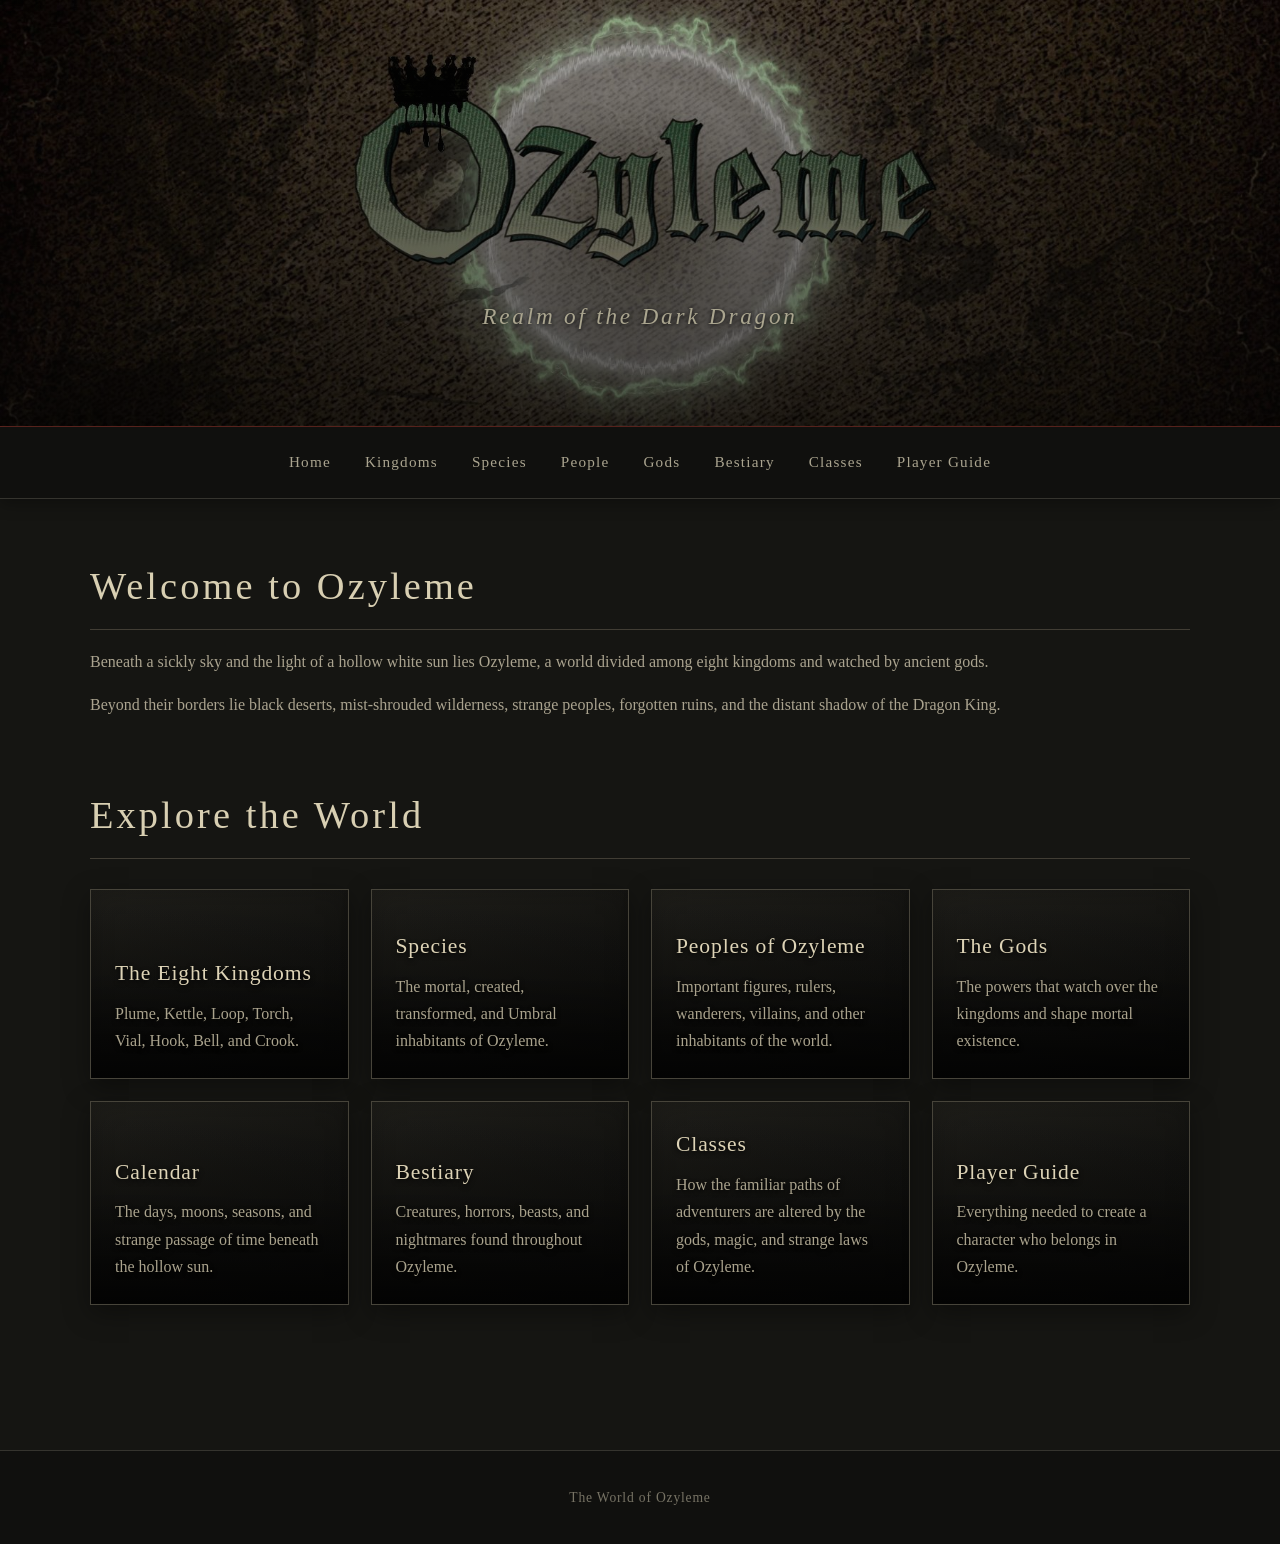
==== index.html @ 61d5475b "Update index.html" ====
<!DOCTYPE html>
<html lang="en">

<head>
    <meta charset="UTF-8">
    <meta name="viewport" content="width=device-width, initial-scale=1.0">

    <title>Ozyleme</title>

    <link rel="stylesheet" href="style.css">
</head>

<body>

<header>
    <h1></h1>
    <p>Realm of the Dark Dragon</p>
</header>

<nav>
    <a href="index.html" aria-current="page">Home</a>
    <a href="kingdoms.html">Kingdoms</a>
    <a href="species.html">Species</a>
    <a href="people.html">People</a>
    <a href="gods.html">Gods</a>
    <a href="#">Bestiary</a>
    <a href="#">Classes</a>
    <a href="#">Player Guide</a>
</nav>

<main>

    <section>

        <h2>Welcome to Ozyleme</h2>

        <p>
            Beneath a sickly sky and the light of a hollow white sun lies Ozyleme,
            a world divided among eight kingdoms and watched by ancient gods.
        </p>

        <p>
            Beyond their borders lie black deserts, mist-shrouded wilderness,
            strange peoples, forgotten ruins, and the distant shadow of the Dragon King.
        </p>

    </section>


    <div class="divider"></div>


    <section>

        <h2>Explore the World</h2>

        <div class="cards">

            <a class="card" href="kingdoms.html">
                <h3>The Eight Kingdoms</h3>
                <p>
                    Plume, Kettle, Loop, Torch, Vial, Hook, Bell, and Crook.
                </p>
            </a>


            <a class="card" href="species.html">
                <h3>Species</h3>
                <p>
                    The mortal, created, transformed, and Umbral inhabitants
                    of Ozyleme.
                </p>
            </a>


            <div class="card">
                <h3>Peoples of Ozyleme</h3>
                <p>
                    Important figures, rulers, wanderers, villains, and other
                    inhabitants of the world.
                </p>
            </div>


            <a class="card" href="gods.html">
                <h3>The Gods</h3>
                <p>
                    The powers that watch over the kingdoms and shape mortal
                    existence.
                </p>
            </a>


            <div class="card">
                <h3>Calendar</h3>
                <p>
                    The days, moons, seasons, and strange passage of time
                    beneath the hollow sun.
                </p>
            </div>


            <div class="card">
                <h3>Bestiary</h3>
                <p>
                    Creatures, horrors, beasts, and nightmares found throughout
                    Ozyleme.
                </p>
            </div>


            <div class="card">
                <h3>Classes</h3>
                <p>
                    How the familiar paths of adventurers are altered by the
                    gods, magic, and strange laws of Ozyleme.
                </p>
            </div>


            <div class="card">
                <h3>Player Guide</h3>
                <p>
                    Everything needed to create a character who belongs in
                    Ozyleme.
                </p>
            </div>

        </div>

    </section>

</main>


<footer>
    <p>The World of Ozyleme</p>
</footer>

</body>

</html>
---- style.css ----
/* =========================================================
   OZYLEME
   MAIN WEBSITE STYLESHEET
   ========================================================= */


/* =========================================================
   RESET / GLOBAL
   ========================================================= */

* {
    box-sizing: border-box;
}

html {
    scroll-behavior: smooth;
}

body {
    margin: 0;

    background: #151512;

    color: #d8d0bc;

    font-family: Georgia, "Times New Roman", serif;
    line-height: 1.7;

    min-height: 100vh;

    animation: pageFadeIn 0.4s ease-out;
}


/* =========================================================
   PAGE FADE
   CSS ONLY
   ========================================================= */

@keyframes pageFadeIn {

    from {
        opacity: 0;
    }

    to {
        opacity: 1;
    }
}


@media (prefers-reduced-motion: reduce) {

    body {
        animation: none;
    }

    html {
        scroll-behavior: auto;
    }
}


/* =========================================================
   HEADER / BANNER
   ========================================================= */

header {
    position: relative;

    width: 100%;
    aspect-ratio: 3 / 1;

    padding: 0;
    overflow: hidden;

    background:
        linear-gradient(
            rgba(5, 5, 4, 0.30),
            rgba(5, 5, 4, 0.68)
        ),
        url("Ozyleme Web Banner.jpg");

    background-size: cover;
    background-position: center center;
    background-repeat: no-repeat;

    background-color: #151512;

    border-bottom: 1px solid #5d251f;
}


/* Main OZYLEME title */

header h1 {
    position: absolute;

    left: 50%;
    top: 28%;

    transform: translateX(-50%);

    width: 100%;

    margin: 0;
    padding: 0 20px;

    text-align: center;

    font-size: clamp(2.5rem, 8vw, 6.5rem);
    font-weight: normal;

    letter-spacing: 0.18em;

    color: #e0d6b8;

    text-shadow:
        0 2px 0 #000,
        0 0 12px rgba(0, 0, 0, 0.85),
        0 0 24px rgba(120, 40, 30, 0.35);
}


/* Realm of the Dark Dragon */

header p {
    position: absolute;

    left: 50%;
    bottom: 18%;

    transform: translateX(-50%);

    width: 100%;

    margin: 0;
    padding: 0 20px;

    text-align: center;

    color: #aaa58f;

    font-size: clamp(0.8rem, 2vw, 1.1rem);
    font-style: italic;

    letter-spacing: 0.12em;

    text-shadow:
        0 1px 5px rgba(0, 0, 0, 0.95);
}


/* Desktop tagline */

@media (min-width: 768px) {

    header p {
        bottom: 21%;

        font-size: clamp(
            1rem,
            2.6vw,
            1.45rem
        );
    }
}


/* =========================================================
   NAVIGATION
   ========================================================= */

nav {
    position: sticky;
    top: 0;

    z-index: 100;

    display: flex;

    justify-content: center;
    align-items: center;

    flex-wrap: wrap;

    padding: 12px;

    background: #10100e;

    border-bottom: 1px solid #35342e;

    box-shadow:
        0 5px 15px rgba(0, 0, 0, 0.30);
}


nav a {
    color: #aaa48f;

    text-decoration: none;

    padding: 8px 15px;
    margin: 2px;

    font-size: 0.95rem;

    letter-spacing: 0.08em;

    border-bottom: 1px solid transparent;

    transition:
        color 0.2s ease,
        background-color 0.2s ease,
        border-color 0.2s ease;
}


nav a:hover,
nav a:focus {
    color: #e0d6b8;

    background-color: rgba(93, 37, 31, 0.16);

    border-bottom-color: #74372f;
}


/* =========================================================
   MAIN CONTENT
   ========================================================= */

main {
    width: min(1100px, calc(100% - 40px));

    margin: 0 auto;

    padding: 55px 0 80px;

    background: transparent;
}


section {
    margin-bottom: 65px;
}


/* =========================================================
   HEADINGS
   ========================================================= */

h1,
h2,
h3,
h4 {
    font-weight: normal;
}


main h1,
main h2 {
    color: #d8cfb2;

    letter-spacing: 0.08em;
}


main h1 {
    margin-top: 0;

    font-size: clamp(2rem, 5vw, 3.4rem);
}


main h2 {
    margin-top: 0;
    margin-bottom: 18px;

    padding-bottom: 10px;

    font-size: clamp(1.6rem, 4vw, 2.4rem);

    border-bottom: 1px solid #413d34;
}


main h3 {
    color: #c9c0a4;

    letter-spacing: 0.04em;
}


/* =========================================================
   TEXT
   ========================================================= */

p {
    color: #aaa38f;
}


strong {
    color: #d5ccb0;
}


em {
    color: #b6ad96;
}


blockquote {
    margin: 30px 0;

    padding: 18px 25px;

    border-left: 3px solid #6b3029;

    background: rgba(0, 0, 0, 0.15);

    color: #b7af99;

    font-style: italic;
}


/* =========================================================
   LINKS
   ========================================================= */

main a {
    color: #b78b7e;

    transition: color 0.2s ease;
}


main a:hover {
    color: #d5b4a7;
}


/* =========================================================
   STANDARD CARD GRID
   KINGDOMS / GENERAL CARDS
   ========================================================= */

.cards {
    display: grid;

    grid-template-columns:
        repeat(auto-fit, minmax(230px, 1fr));

    gap: 22px;

    margin-top: 30px;
}


/* =========================================================
   STANDARD CARD
   ========================================================= */

.card {
    position: relative;

    display: flex;
    flex-direction: column;
    justify-content: flex-end;

    min-height: 190px;

    padding: 24px;

    overflow: hidden;

    text-decoration: none;

    color: #cbc3ac;

    background:
        linear-gradient(
            145deg,
            #25241f,
            #11110f
        );

    border: 1px solid #47443a;

    box-shadow:
        0 8px 25px rgba(0, 0, 0, 0.35),
        inset 0 0 25px rgba(0, 0, 0, 0.20);

    transition:
        transform 0.2s ease,
        border-color 0.2s ease,
        box-shadow 0.2s ease;
}


/* Card background image */

.card::before {
    content: "";

    position: absolute;
    inset: 0;

    z-index: 0;

    background-image:
        linear-gradient(
            rgba(8, 8, 7, 0.18),
            rgba(8, 8, 7, 0.82)
        ),
        var(--card-image, none);

    background-size: cover;
    background-position: center;
    background-repeat: no-repeat;

    transition:
        transform 0.35s ease,
        filter 0.25s ease;
}


/* Dark readability overlay */

.card::after {
    content: "";

    position: absolute;
    inset: 0;

    z-index: 1;

    background:
        linear-gradient(
            to bottom,
            rgba(0, 0, 0, 0.04),
            rgba(0, 0, 0, 0.12) 45%,
            rgba(0, 0, 0, 0.72)
        );

    pointer-events: none;
}


/* Card text */

.card h3,
.card p {
    position: relative;

    z-index: 2;
}


.card h3 {
    margin-top: 0;
    margin-bottom: 8px;

    color: #ddd3b6;

    font-size: 1.35rem;

    text-shadow:
        0 2px 5px rgba(0, 0, 0, 0.95);
}


.card p {
    margin: 0;

    color: #aaa38d;

    text-shadow:
        0 2px 5px rgba(0, 0, 0, 0.95);
}


/* Card hover */

.card:hover {
    transform: translateY(-4px);

    border-color: #74372f;

    box-shadow:
        0 12px 30px rgba(0, 0, 0, 0.48),
        inset 0 0 25px rgba(90, 35, 28, 0.08);
}


.card:hover::before {
    transform: scale(1.025);

    filter: brightness(1.07);
}


/* =========================================================
   KINGDOM CARD IMAGES
   ========================================================= */

.card.plume {
    --card-image:
        url("images/Plume Navi Button.jpg");
}


.card.kettle {
    --card-image:
        url("images/Kettle Navi Button.jpg");
}


.card.loop {
    --card-image:
        url("images/Loop Navi Button.jpg");
}


.card.torch {
    --card-image:
        url("images/Torch Navi Button.jpg");
}


.card.vial {
    --card-image:
        url("images/Vial Navi Button.jpg");
}


.card.hook {
    --card-image:
        url("images/Hook Navi Button.jpg");
}


.card.bell {
    --card-image:
        url("images/Bell Navi Button.jpg");
}


.card.crook {
    --card-image:
        url("images/Crook Navi Button.jpg");
}


/* =========================================================
   GODS GRID
   ALWAYS 4 COLUMNS x 2 ROWS
   INCLUDING MOBILE
   ========================================================= */

.gods-grid {
    display: grid;

    grid-template-columns:
        repeat(4, minmax(0, 1fr));

    gap: 16px;

    width: 100%;

    margin-top: 30px;
}


/* God cards */

.gods-grid .card {
    min-width: 0;

    min-height: 220px;

    padding: 18px;
}


/* Slightly smaller text so four cards remain usable */

.gods-grid .card h3 {
    font-size: clamp(
        0.85rem,
        2vw,
        1.3rem
    );

    word-break: normal;
}


.gods-grid .card p {
    font-size: clamp(
        0.7rem,
        1.5vw,
        0.95rem
    );
}


/* =========================================================
   GOD CARD IMAGES
   Add your actual filenames here
   ========================================================= */

/*

Example:

.card.giver {
    --card-image:
        url("images/Giver Navi Button.jpg");
}

.card.seer {
    --card-image:
        url("images/Seer Navi Button.jpg");
}

*/


/* =========================================================
   LORE / CONTENT PANELS
   ========================================================= */

.lore,
.content-box,
.info-box {
    margin: 30px 0;

    padding: 28px;

    background: rgba(0, 0, 0, 0.12);

    border: 1px solid #39372f;

    box-shadow:
        inset 0 0 25px rgba(0, 0, 0, 0.15);
}


/* =========================================================
   DIVIDERS
   ========================================================= */

hr {
    height: 1px;

    margin: 45px 0;

    border: 0;

    background:
        linear-gradient(
            to right,
            transparent,
            #5b3029,
            transparent
        );
}


/* =========================================================
   LISTS
   ========================================================= */

ul,
ol {
    color: #aaa38f;

    padding-left: 28px;
}


li {
    margin-bottom: 8px;
}


/* =========================================================
   IMAGES
   ========================================================= */

main img {
    display: block;

    max-width: 100%;
    height: auto;
}


/* =========================================================
   FOOTER
   ========================================================= */

footer {
    padding: 35px 20px;

    text-align: center;

    background: #10100e;

    border-top: 1px solid #35342e;

    color: #777365;

    font-size: 0.85rem;

    letter-spacing: 0.06em;
}


footer p {
    margin: 0;

    color: #777365;
}


/* =========================================================
   MOBILE
   ========================================================= */

@media (max-width: 767px) {

    header {
        aspect-ratio: 2 / 1;
    }


    header h1 {
        top: 25%;

        font-size: clamp(
            2rem,
            11vw,
            4rem
        );

        letter-spacing: 0.12em;
    }


    header p {
        bottom: 15%;

        font-size: 0.8rem;

        letter-spacing: 0.08em;
    }


    nav {
        padding: 8px 5px;
    }


    nav a {
        padding: 7px 9px;

        font-size: 0.8rem;

        letter-spacing: 0.04em;
    }


    main {
        width: calc(100% - 28px);

        padding-top: 35px;
    }


    section {
        margin-bottom: 45px;
    }


    /* Normal cards become one column */

    .cards {
        grid-template-columns: 1fr;

        gap: 16px;
    }


    .cards .card {
        min-height: 170px;
    }


    /* =====================================================
       GODS STAY 4 ACROSS ON MOBILE
       DO NOT CHANGE THIS TO 1 COLUMN
       ===================================================== */

    .gods-grid {
        grid-template-columns:
            repeat(4, minmax(0, 1fr));

        gap: 6px;

        width: 100%;
    }


    .gods-grid .card {
        min-height: 145px;

        padding: 8px;
    }


    .gods-grid .card h3 {
        margin-bottom: 4px;

        font-size: clamp(
            0.62rem,
            3vw,
            0.9rem
        );

        letter-spacing: 0;
    }


    .gods-grid .card p {
        font-size: clamp(
            0.52rem,
            2.2vw,
            0.7rem
        );

        line-height: 1.3;
    }


    .lore,
    .content-box,
    .info-box {
        padding: 20px;
    }
}
/* ================================
   PEOPLE & BESTIARY
   ================================ */

.people-intro {
    max-width: 1100px;
    margin: 0 auto;
    padding: 45px 25px 20px;
}

.people-intro h2 {
    margin-top: 0;
    margin-bottom: 10px;

    color: #c5bda1;

    font-weight: normal;
    letter-spacing: 0.08em;
}

.people-intro p {
    margin: 0;

    color: #999481;
}


/* ================================
   PEOPLE DIRECTORY
   ================================ */

.people-directory {
    max-width: 1100px;

    margin: 20px auto 60px;
    padding: 0 25px;

    display: grid;

    grid-template-columns:
        repeat(2, minmax(0, 1fr));

    column-gap: 50px;
    row-gap: 0;
}


/* ================================
   INDIVIDUAL ENTRY
   ================================ */

.person-entry {
    display: grid;

    grid-template-columns: 95px 1fr;

    gap: 18px;

    padding: 24px 0;

    border-bottom:
        1px solid rgba(120, 115, 96, 0.35);
}


/* Portrait */

.person-portrait {
    width: 95px;
    height: 95px;

    aspect-ratio: 1 / 1;

    object-fit: cover;

    border: 1px solid #47473b;

    background: #0d0f0c;
}


/* Text area */

.person-info {
    min-width: 0;
}


/* Name */

.person-info h3 {
    margin: 0 0 8px;

    color: #c5bda1;

    font-size: 1.15rem;
    font-weight: normal;

    letter-spacing: 0.06em;
}


/* Description */

.person-info p {
    margin: 0;

    color: #999481;

    font-size: 0.95rem;

    line-height: 1.55;
}


/* ================================
   CENTER DIVIDER
   ================================ */

.person-entry:nth-child(odd) {
    padding-right: 25px;

    border-right:
        1px solid rgba(120, 115, 96, 0.28);
}

.person-entry:nth-child(even) {
    padding-left: 25px;
}


/* ================================
   MOBILE
   ================================ */

@media (max-width: 700px) {

    .people-directory {
        grid-template-columns: 1fr;

        padding: 0 20px;
    }

    .person-entry:nth-child(odd),
    .person-entry:nth-child(even) {
        padding-left: 0;
        padding-right: 0;

        border-right: none;
    }

    .person-entry {
        grid-template-columns: 80px 1fr;
    }

    .person-portrait {
        width: 80px;
        height: 80px;
    }

}
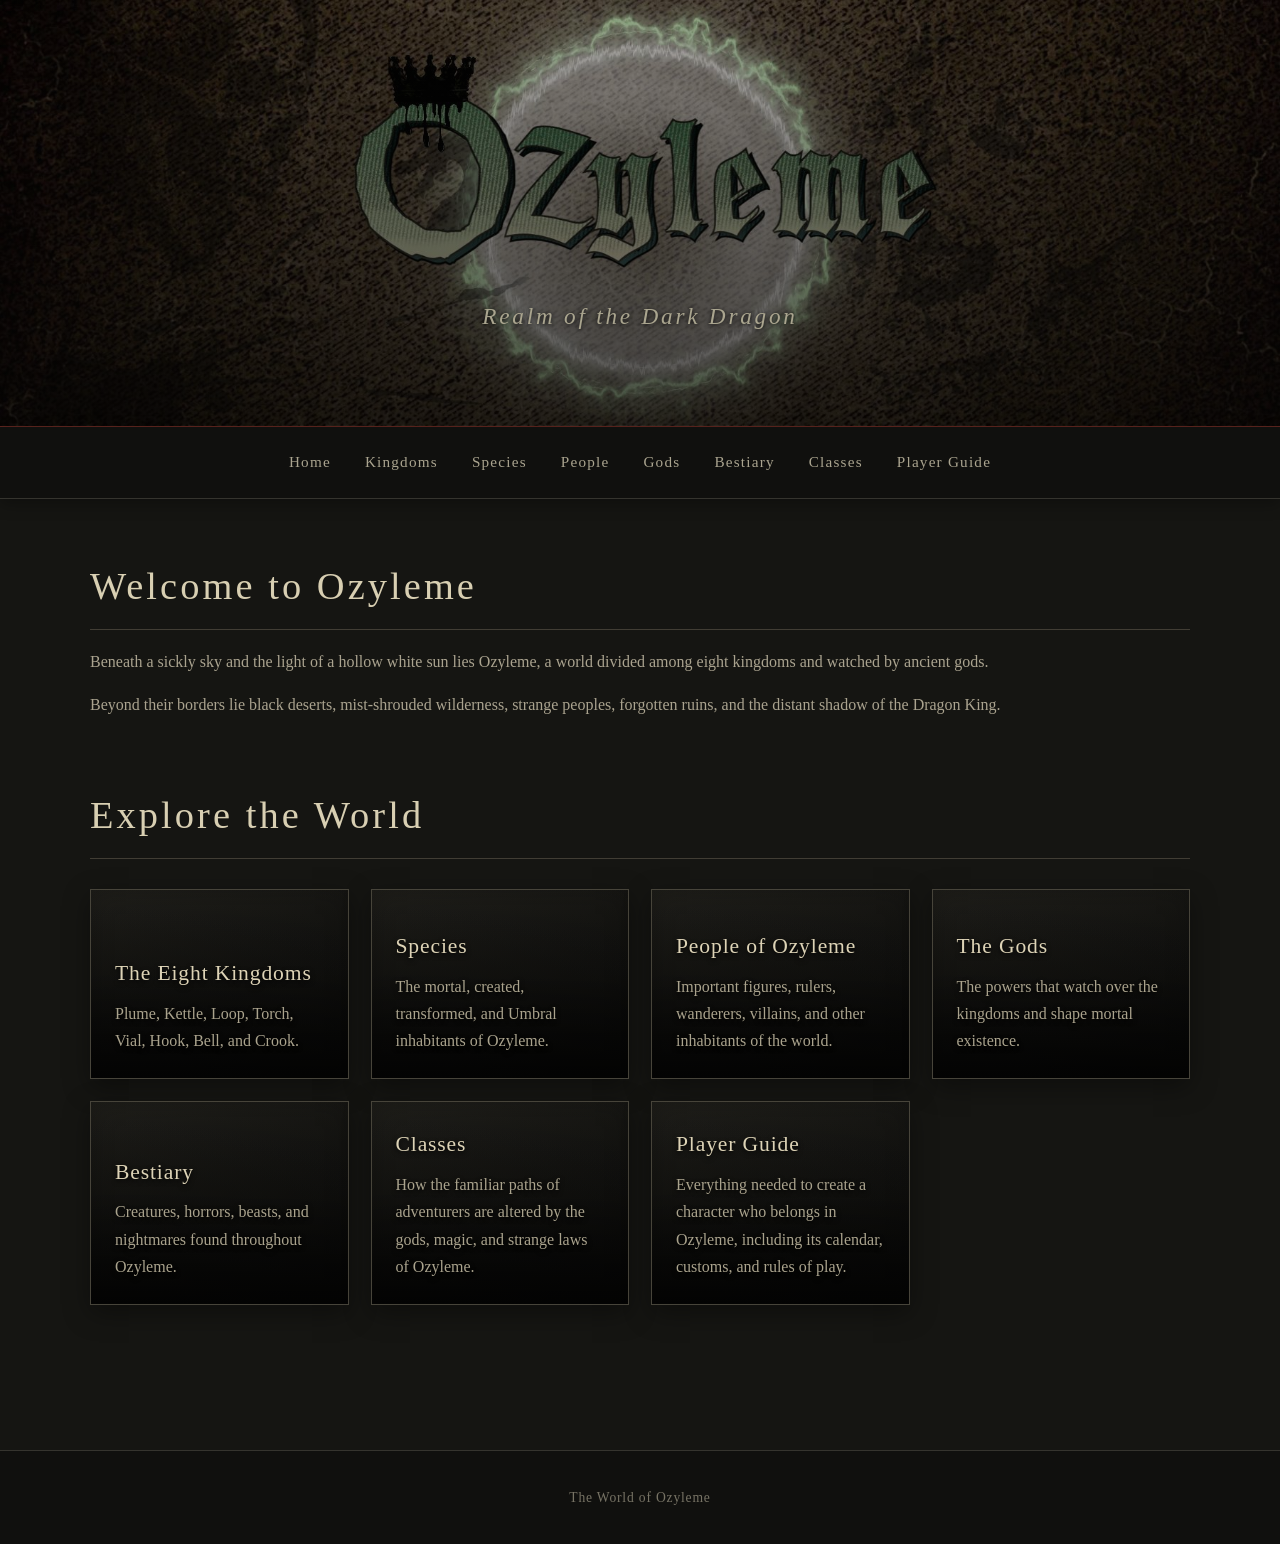
==== commit 6dbe5ba5: "Update index.html" ====
--- a/index.html
+++ b/index.html
@@ -10,25 +10,59 @@
     <link rel="stylesheet" href="style.css">
 </head>
 
+
 <body>
+
+
+<!-- ================================
+     HEADER
+     ================================ -->
 
 <header>
     <h1></h1>
     <p>Realm of the Dark Dragon</p>
 </header>
 
-<nav>
-    <a href="index.html" aria-current="page">Home</a>
-    <a href="kingdoms.html">Kingdoms</a>
-    <a href="species.html">Species</a>
-    <a href="people.html">People</a>
-    <a href="gods.html">Gods</a>
-    <a href="#">Bestiary</a>
-    <a href="#">Classes</a>
-    <a href="#">Player Guide</a>
+
+<!-- ================================
+     NAVIGATION
+     ================================ -->
+
+<nav class="site-nav">
+
+    <a class="nav-link active"
+       href="index.html"
+       aria-current="page">
+        Home
+    </a>
+
+    <a class="nav-link" href="kingdoms.html">Kingdoms</a>
+
+    <a class="nav-link" href="species.html">Species</a>
+
+    <a class="nav-link" href="people.html">People</a>
+
+    <a class="nav-link" href="gods.html">Gods</a>
+
+    <a class="nav-link" href="bestiary.html">Bestiary</a>
+
+    <a class="nav-link" href="classes.html">Classes</a>
+
+    <a class="nav-link" href="player-guide.html">Player Guide</a>
+
 </nav>
 
+
+<!-- ================================
+     MAIN CONTENT
+     ================================ -->
+
 <main>
+
+
+    <!-- ================================
+         WELCOME
+         ================================ -->
 
     <section>
 
@@ -41,7 +75,8 @@
 
         <p>
             Beyond their borders lie black deserts, mist-shrouded wilderness,
-            strange peoples, forgotten ruins, and the distant shadow of the Dragon King.
+            strange peoples, forgotten ruins, and the distant shadow of the
+            Dragon King.
         </p>
 
     </section>
@@ -50,93 +85,135 @@
     <div class="divider"></div>
 
 
+    <!-- ================================
+         EXPLORE THE WORLD
+         ================================ -->
+
     <section>
 
         <h2>Explore the World</h2>
 
         <div class="cards">
 
+
+            <!-- KINGDOMS -->
+
             <a class="card" href="kingdoms.html">
+
                 <h3>The Eight Kingdoms</h3>
+
                 <p>
                     Plume, Kettle, Loop, Torch, Vial, Hook, Bell, and Crook.
                 </p>
-            </a>
-
+
+            </a>
+
+
+            <!-- SPECIES -->
 
             <a class="card" href="species.html">
+
                 <h3>Species</h3>
+
                 <p>
                     The mortal, created, transformed, and Umbral inhabitants
                     of Ozyleme.
                 </p>
-            </a>
-
-
-            <div class="card">
-                <h3>Peoples of Ozyleme</h3>
+
+            </a>
+
+
+            <!-- PEOPLE -->
+
+            <a class="card" href="people.html">
+
+                <h3>People of Ozyleme</h3>
+
                 <p>
                     Important figures, rulers, wanderers, villains, and other
                     inhabitants of the world.
                 </p>
-            </div>
-
+
+            </a>
+
+
+            <!-- GODS -->
 
             <a class="card" href="gods.html">
+
                 <h3>The Gods</h3>
+
                 <p>
                     The powers that watch over the kingdoms and shape mortal
                     existence.
                 </p>
-            </a>
-
-
-            <div class="card">
-                <h3>Calendar</h3>
-                <p>
-                    The days, moons, seasons, and strange passage of time
-                    beneath the hollow sun.
-                </p>
-            </div>
-
-
-            <div class="card">
+
+            </a>
+
+
+            <!-- BESTIARY -->
+
+            <a class="card" href="bestiary.html">
+
                 <h3>Bestiary</h3>
+
                 <p>
                     Creatures, horrors, beasts, and nightmares found throughout
                     Ozyleme.
                 </p>
-            </div>
-
-
-            <div class="card">
+
+            </a>
+
+
+            <!-- CLASSES -->
+
+            <a class="card" href="classes.html">
+
                 <h3>Classes</h3>
+
                 <p>
                     How the familiar paths of adventurers are altered by the
                     gods, magic, and strange laws of Ozyleme.
                 </p>
-            </div>
-
-
-            <div class="card">
+
+            </a>
+
+
+            <!-- PLAYER GUIDE -->
+
+            <a class="card" href="player-guide.html">
+
                 <h3>Player Guide</h3>
+
                 <p>
                     Everything needed to create a character who belongs in
-                    Ozyleme.
-                </p>
-            </div>
+                    Ozyleme, including its calendar, customs, and rules of play.
+                </p>
+
+            </a>
+
 
         </div>
 
     </section>
 
+
 </main>
 
 
+<!-- ================================
+     FOOTER
+     ================================ -->
+
 <footer>
-    <p>The World of Ozyleme</p>
+
+    <p>
+        The World of Ozyleme
+    </p>
+
 </footer>
 
+
 </body>
 
 </html>
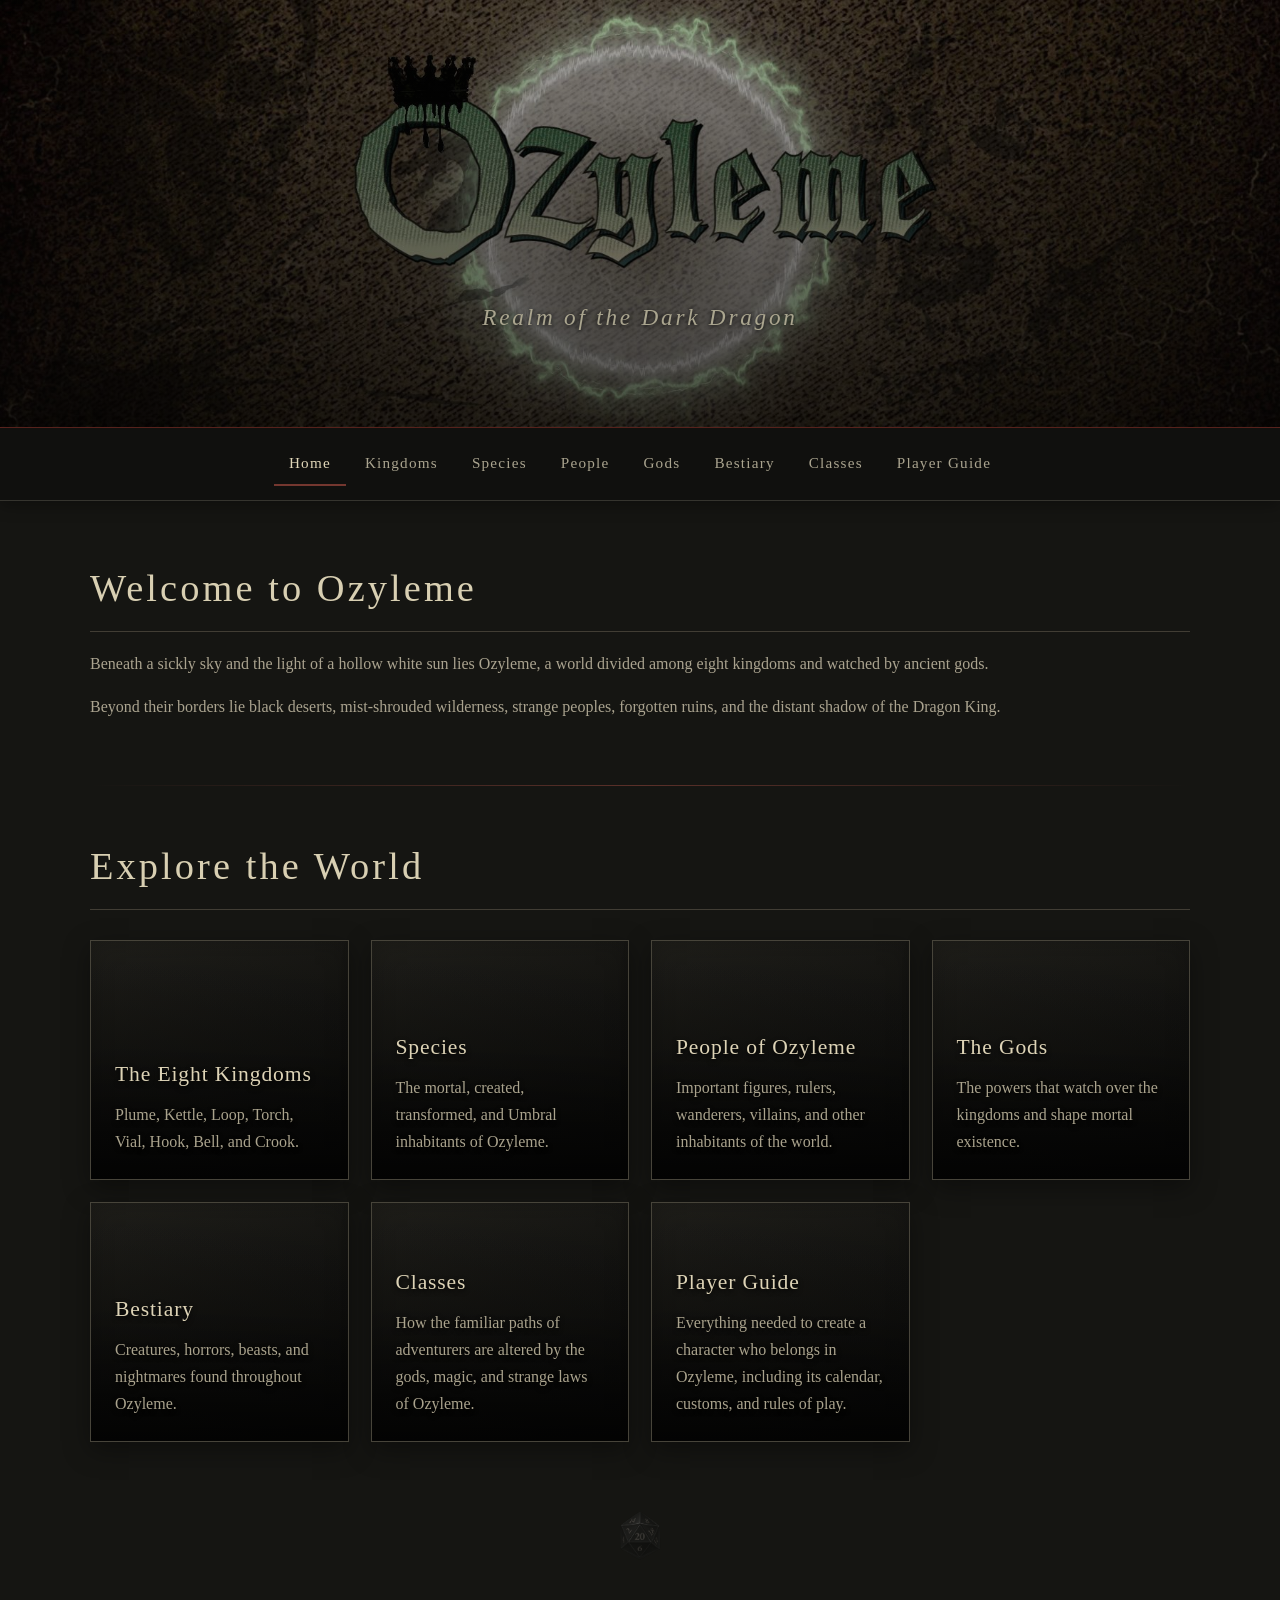
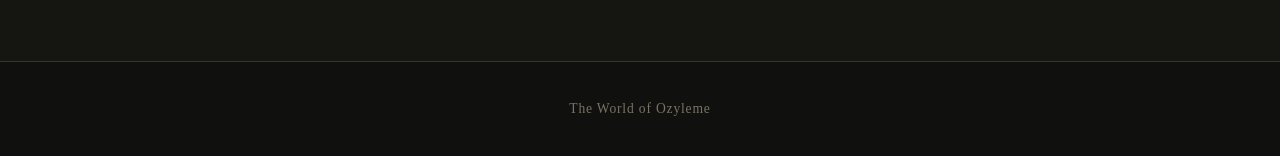
==== commit 7bb1c893: "Update index.html" ====
--- a/index.html
+++ b/index.html
@@ -8,6 +8,62 @@
     <title>Ozyleme</title>
 
     <link rel="stylesheet" href="style.css">
+
+
+    <!-- ================================
+         SECRET DM BUTTON STYLE
+         ================================ -->
+
+    <style>
+
+        .dm-secret-entry {
+            display: flex;
+            justify-content: center;
+            margin-top: 3rem;
+            margin-bottom: 1rem;
+        }
+
+        .dm-secret-button {
+            background: none;
+            border: none;
+            padding: 0;
+            margin: 0;
+            cursor: pointer;
+            opacity: 0.38;
+
+            transition:
+                opacity 0.2s ease,
+                transform 0.2s ease;
+        }
+
+        .dm-secret-button:hover {
+            opacity: 0.8;
+            transform: scale(1.08);
+        }
+
+        .dm-secret-button:focus-visible {
+            outline: 1px solid #777;
+            outline-offset: 4px;
+        }
+
+        .dm-secret-button img {
+            display: block;
+            width: 58px;
+            height: 58px;
+            object-fit: contain;
+        }
+
+        @media (max-width: 600px) {
+
+            .dm-secret-button img {
+                width: 50px;
+                height: 50px;
+            }
+
+        }
+
+    </style>
+
 </head>
 
 
@@ -198,6 +254,27 @@
     </section>
 
 
+    <!-- ================================
+         SECRET DM ENTRY
+         ================================ -->
+
+    <div class="dm-secret-entry">
+
+        <button
+            class="dm-secret-button"
+            id="dmSecretButton"
+            type="button"
+            aria-label="Twenty-sided die">
+
+            <img
+                src="images/index/ddark20.png"
+                alt="">
+
+        </button>
+
+    </div>
+
+
 </main>
 
 
@@ -214,6 +291,51 @@
 </footer>
 
 
+<!-- ================================
+     SECRET DM PASSWORD
+     ================================ -->
+
+<script>
+
+    const DM_PASSWORD = "CHANGE-ME";
+
+
+    document
+        .getElementById("dmSecretButton")
+        .addEventListener(
+            "click",
+            function () {
+
+                const enteredPassword =
+                    prompt("Speak the hidden word.");
+
+
+                if (enteredPassword === null) {
+                    return;
+                }
+
+
+                if (enteredPassword === DM_PASSWORD) {
+
+                    window.location.href =
+                        "dm-tools.html";
+
+                }
+
+                else {
+
+                    alert(
+                        "The way remains closed."
+                    );
+
+                }
+
+            }
+        );
+
+</script>
+
+
 </body>
 
-</html>
+</html>
--- a/style.css
+++ b/style.css
@@ -1,4 +1,4 @@
-/* =========================================================
+7px/* =========================================================
    OZYLEME
    MAIN WEBSITE STYLESHEET
    ========================================================= */
@@ -20,7 +20,6 @@
     margin: 0;
 
     background: #151512;
-
     color: #d8d0bc;
 
     font-family: Georgia, "Times New Roman", serif;
@@ -46,8 +45,8 @@
     to {
         opacity: 1;
     }
-}
-
+
+}
 
 @media (prefers-reduced-motion: reduce) {
 
@@ -58,6 +57,7 @@
     html {
         scroll-behavior: auto;
     }
+
 }
 
 
@@ -91,7 +91,12 @@
 }
 
 
-/* Main OZYLEME title */
+/* =========================================================
+   OPTIONAL HEADER TITLE
+
+   Most pages intentionally leave <h1></h1> empty because
+   OZYLEME is already written into the banner artwork.
+   ========================================================= */
 
 header h1 {
     position: absolute;
@@ -108,9 +113,13 @@
 
     text-align: center;
 
-    font-size: clamp(2.5rem, 8vw, 6.5rem);
+    font-size: clamp(
+        2.5rem,
+        8vw,
+        6.5rem
+    );
+
     font-weight: normal;
-
     letter-spacing: 0.18em;
 
     color: #e0d6b8;
@@ -121,8 +130,14 @@
         0 0 24px rgba(120, 40, 30, 0.35);
 }
 
-
-/* Realm of the Dark Dragon */
+header h1:empty {
+    display: none;
+}
+
+
+/* =========================================================
+   HEADER TAGLINE
+   ========================================================= */
 
 header p {
     position: absolute;
@@ -141,9 +156,13 @@
 
     color: #aaa58f;
 
-    font-size: clamp(0.8rem, 2vw, 1.1rem);
+    font-size: clamp(
+        0.8rem,
+        2vw,
+        1.1rem
+    );
+
     font-style: italic;
-
     letter-spacing: 0.12em;
 
     text-shadow:
@@ -151,7 +170,9 @@
 }
 
 
-/* Desktop tagline */
+/* =========================================================
+   DESKTOP TAGLINE
+   ========================================================= */
 
 @media (min-width: 768px) {
 
@@ -164,6 +185,7 @@
             1.45rem
         );
     }
+
 }
 
 
@@ -196,42 +218,134 @@
 
 
 nav a {
+    margin: 2px;
+
+    padding: 8px 15px;
+
     color: #aaa48f;
 
     text-decoration: none;
 
-    padding: 8px 15px;
-    margin: 2px;
-
     font-size: 0.95rem;
-
     letter-spacing: 0.08em;
 
-    border-bottom: 1px solid transparent;
+    background: transparent;
+
+    border: 0;
+    border-bottom: 2px solid transparent;
+
+    outline: none;
+
+    -webkit-tap-highlight-color: transparent;
 
     transition:
         color 0.2s ease,
-        background-color 0.2s ease,
         border-color 0.2s ease;
 }
 
 
-nav a:hover,
-nav a:focus {
+/* =========================================================
+   CURRENT PAGE
+
+   Keeps a thin red line beneath the page you are currently on.
+   Supports either:
+       class="active"
+   OR
+       aria-current="page"
+   ========================================================= */
+
+nav a.active,
+nav a.active:visited,
+nav a[aria-current="page"],
+nav a[aria-current="page"]:visited {
+
     color: #e0d6b8;
 
-    background-color: rgba(93, 37, 31, 0.16);
+    background: transparent;
 
     border-bottom-color: #74372f;
 }
 
 
 /* =========================================================
+   MOBILE / TAP BEHAVIOR
+
+   Prevents a different navigation button from remaining
+   surrounded by a dark/red rectangle after tapping it.
+   ========================================================= */
+
+nav a:not(.active):not([aria-current="page"]):focus,
+nav a:not(.active):not([aria-current="page"]):active {
+
+    color: #aaa48f;
+
+    background: transparent;
+
+    border-bottom-color: transparent;
+
+    outline: none;
+}
+
+
+/* Current page keeps its underline even if focused */
+
+nav a.active:focus,
+nav a.active:active,
+nav a[aria-current="page"]:focus,
+nav a[aria-current="page"]:active {
+
+    color: #e0d6b8;
+
+    background: transparent;
+
+    border-bottom-color: #74372f;
+
+    outline: none;
+}
+
+
+/* =========================================================
+   DESKTOP HOVER
+
+   Other buttons temporarily receive the same red underline
+   when hovered with a mouse.
+   ========================================================= */
+
+@media (hover: hover) and (pointer: fine) {
+
+    nav a:hover {
+        color: #e0d6b8;
+
+        background: transparent;
+
+        border-bottom-color: #74372f;
+    }
+
+}
+
+
+/* =========================================================
+   KEYBOARD ACCESSIBILITY
+   ========================================================= */
+
+nav a:focus-visible {
+
+    color: #e0d6b8;
+
+    outline: 1px solid #5d5143;
+    outline-offset: 3px;
+}
+
+
+/* =========================================================
    MAIN CONTENT
    ========================================================= */
 
 main {
-    width: min(1100px, calc(100% - 40px));
+    width: min(
+        1100px,
+        calc(100% - 40px)
+    );
 
     margin: 0 auto;
 
@@ -269,7 +383,11 @@
 main h1 {
     margin-top: 0;
 
-    font-size: clamp(2rem, 5vw, 3.4rem);
+    font-size: clamp(
+        2rem,
+        5vw,
+        3.4rem
+    );
 }
 
 
@@ -279,7 +397,11 @@
 
     padding-bottom: 10px;
 
-    font-size: clamp(1.6rem, 4vw, 2.4rem);
+    font-size: clamp(
+        1.6rem,
+        4vw,
+        2.4rem
+    );
 
     border-bottom: 1px solid #413d34;
 }
@@ -318,7 +440,8 @@
 
     border-left: 3px solid #6b3029;
 
-    background: rgba(0, 0, 0, 0.15);
+    background:
+        rgba(0, 0, 0, 0.15);
 
     color: #b7af99;
 
@@ -333,7 +456,8 @@
 main a {
     color: #b78b7e;
 
-    transition: color 0.2s ease;
+    transition:
+        color 0.2s ease;
 }
 
 
@@ -344,14 +468,16 @@
 
 /* =========================================================
    STANDARD CARD GRID
-   KINGDOMS / GENERAL CARDS
    ========================================================= */
 
 .cards {
     display: grid;
 
     grid-template-columns:
-        repeat(auto-fit, minmax(230px, 1fr));
+        repeat(
+            auto-fit,
+            minmax(230px, 1fr)
+        );
 
     gap: 22px;
 
@@ -367,6 +493,7 @@
     position: relative;
 
     display: flex;
+
     flex-direction: column;
     justify-content: flex-end;
 
@@ -400,12 +527,15 @@
 }
 
 
-/* Card background image */
+/* =========================================================
+   CARD BACKGROUND IMAGE
+   ========================================================= */
 
 .card::before {
     content: "";
 
     position: absolute;
+
     inset: 0;
 
     z-index: 0;
@@ -427,12 +557,15 @@
 }
 
 
-/* Dark readability overlay */
+/* =========================================================
+   CARD READABILITY OVERLAY
+   ========================================================= */
 
 .card::after {
     content: "";
 
     position: absolute;
+
     inset: 0;
 
     z-index: 1;
@@ -449,7 +582,9 @@
 }
 
 
-/* Card text */
+/* =========================================================
+   CARD TEXT
+   ========================================================= */
 
 .card h3,
 .card p {
@@ -482,23 +617,29 @@
 }
 
 
-/* Card hover */
-
-.card:hover {
-    transform: translateY(-4px);
-
-    border-color: #74372f;
-
-    box-shadow:
-        0 12px 30px rgba(0, 0, 0, 0.48),
-        inset 0 0 25px rgba(90, 35, 28, 0.08);
-}
-
-
-.card:hover::before {
-    transform: scale(1.025);
-
-    filter: brightness(1.07);
+/* =========================================================
+   CARD HOVER
+   ========================================================= */
+
+@media (hover: hover) and (pointer: fine) {
+
+    .card:hover {
+        transform: translateY(-4px);
+
+        border-color: #74372f;
+
+        box-shadow:
+            0 12px 30px rgba(0, 0, 0, 0.48),
+            inset 0 0 25px rgba(90, 35, 28, 0.08);
+    }
+
+
+    .card:hover::before {
+        transform: scale(1.025);
+
+        filter: brightness(1.07);
+    }
+
 }
 
 
@@ -508,125 +649,535 @@
 
 .card.plume {
     --card-image:
-        url("images/Plume Navi Button.jpg");
+        url("images/kingdoms/Plume Navi Button.jpg");
 }
 
 
 .card.kettle {
     --card-image:
-        url("images/Kettle Navi Button.jpg");
+        url("images/kingdoms/Kettle Navi Button.jpg");
 }
 
 
 .card.loop {
     --card-image:
-        url("images/Loop Navi Button.jpg");
+        url("images/kingdoms/Loop Navi Button.jpg");
 }
 
 
 .card.torch {
     --card-image:
-        url("images/Torch Navi Button.jpg");
+        url("images/kingdoms/Torch Navi Button.jpg");
 }
 
 
 .card.vial {
     --card-image:
-        url("images/Vial Navi Button.jpg");
+        url("images/kingdoms/Vial Navi Button.jpg");
 }
 
 
 .card.hook {
     --card-image:
-        url("images/Hook Navi Button.jpg");
+        url("images/kingdoms/Hook Navi Button.jpg");
 }
 
 
 .card.bell {
     --card-image:
-        url("images/Bell Navi Button.jpg");
+        url("images/kingdoms/Bell Navi Button.jpg");
 }
 
 
 .card.crook {
     --card-image:
-        url("images/Crook Navi Button.jpg");
-}
-
-
-/* =========================================================
-   GODS GRID
+        url("images/kingdoms/Crook Navi Button.jpg");
+}
+
+
+/* =========================================================
+   GOD CARD IMAGES
+   SEPARATE FROM KINGDOM CARD IMAGES
+   ========================================================= */
+
+.card.giver {
+    --card-image:
+        url("images/gods/Giver Navi Button.jpg");
+}
+
+
+.card.ravager {
+    --card-image:
+        url("images/gods/Ravager Navi Button.jpg");
+}
+
+
+.card.tormentor {
+    --card-image:
+        url("images/gods/Tormentor Navi Button.jpg");
+}
+
+
+.card.inflictor {
+    --card-image:
+        url("images/gods/Inflictor Navi Button.jpg");
+}
+
+
+.card.harvester {
+    --card-image:
+        url("images/gods/Harvester Navi Button.jpg");
+}
+
+
+.card.seer {
+    --card-image:
+        url("images/gods/Seer Navi Button.jpg");
+}
+
+
+.card.dominator {
+    --card-image:
+        url("images/gods/Dominator Navi Button.jpg");
+}
+
+
+.card.banisher {
+    --card-image:
+        url("images/gods/Banisher Navi Button.jpg");
+}
+
+
+/* =========================================================
+   PLAYER GUIDE — CHARACTER BUILDER CARD
+   ========================================================= */
+
+.character-builder-link {
+    margin-top: 30px;
+}
+
+
+.character-builder-link .builder-button {
+    position: relative;
+
+    display: flex;
+
+    flex-direction: column;
+    justify-content: flex-end;
+
+    width: 100%;
+    max-width: 520px;
+
+    min-height: 190px;
+
+    padding: 24px;
+
+    overflow: hidden;
+
+    color: #ddd3b6;
+
+    text-decoration: none;
+
+    font-size: 1.35rem;
+    letter-spacing: 0.04em;
+
+    background:
+        linear-gradient(
+            145deg,
+            #25241f,
+            #11110f
+        );
+
+    border: 1px solid #47443a;
+
+    box-shadow:
+        0 8px 25px rgba(0, 0, 0, 0.35),
+        inset 0 0 25px rgba(0, 0, 0, 0.20);
+
+    transition:
+        transform 0.2s ease,
+        border-color 0.2s ease,
+        box-shadow 0.2s ease;
+}
+
+
+.character-builder-link .builder-button::before {
+    content: "";
+
+    position: absolute;
+
+    inset: 0;
+
+    background:
+        radial-gradient(
+            circle at 70% 20%,
+            rgba(110, 95, 73, 0.10),
+            transparent 45%
+        );
+
+    pointer-events: none;
+}
+
+
+.character-builder-link .builder-button::after {
+    content:
+        "Create, save, load, and export a character for Ozyleme.";
+
+    position: relative;
+
+    display: block;
+
+    margin-top: 8px;
+
+    color: #aaa38d;
+
+    font-size: 0.95rem;
+    line-height: 1.5;
+
+    letter-spacing: normal;
+}
+
+
+@media (hover: hover) and (pointer: fine) {
+
+    .character-builder-link .builder-button:hover {
+        transform: translateY(-4px);
+
+        color: #ddd3b6;
+
+        border-color: #74372f;
+
+        box-shadow:
+            0 12px 30px rgba(0, 0, 0, 0.48),
+            inset 0 0 25px rgba(90, 35, 28, 0.08);
+    }
+
+}
+
+
+/* =========================================================
+   GODS PAGE
+   ========================================================= */
+
+.gods-intro {
+    margin-bottom: 55px;
+}
+
+
+.gods-directory {
+    scroll-margin-top: 90px;
+}
+
+
+/* =========================================================
+   GOD DIRECTORY
    ALWAYS 4 COLUMNS x 2 ROWS
-   INCLUDING MOBILE
    ========================================================= */
 
 .gods-grid {
     display: grid;
 
     grid-template-columns:
-        repeat(4, minmax(0, 1fr));
-
-    gap: 16px;
+        repeat(
+            4,
+            minmax(0, 1fr)
+        );
+
+    gap: 14px;
 
     width: 100%;
 
-    margin-top: 30px;
-}
-
-
-/* God cards */
+    margin-top: 28px;
+}
+
 
 .gods-grid .card {
     min-width: 0;
 
-    min-height: 220px;
-
-    padding: 18px;
-}
-
-
-/* Slightly smaller text so four cards remain usable */
+    min-height: 165px;
+
+    padding: 16px 10px;
+
+    text-align: center;
+
+    justify-content: flex-end;
+}
+
 
 .gods-grid .card h3 {
+    margin: 0;
+
     font-size: clamp(
         0.85rem,
         2vw,
-        1.3rem
+        1.25rem
     );
 
+    line-height: 1.25;
+
+    color: #ddd4b8;
+
+    letter-spacing: 0.03em;
+
     word-break: normal;
 }
 
 
 .gods-grid .card p {
+    margin-top: 5px;
+
     font-size: clamp(
         0.7rem,
         1.5vw,
-        0.95rem
+        0.9rem
     );
-}
-
-
-/* =========================================================
-   GOD CARD IMAGES
-   Add your actual filenames here
-   ========================================================= */
-
-/*
-
-Example:
-
-.card.giver {
-    --card-image:
-        url("images/Giver Navi Button.jpg");
-}
-
-.card.seer {
-    --card-image:
-        url("images/Seer Navi Button.jpg");
-}
-
-*/
+
+    font-style: italic;
+
+    line-height: 1.3;
+}
+
+
+/* =========================================================
+   GOD PROFILE
+   ========================================================= */
+
+.god-profile {
+    margin-bottom: 0;
+
+    padding-top: 8px;
+    padding-bottom: 8px;
+
+    scroll-margin-top: 90px;
+}
+
+
+/* =========================================================
+   GOD TITLE
+   ========================================================= */
+
+.god-heading {
+    margin-bottom: 28px;
+
+    padding-bottom: 18px;
+
+    border-bottom:
+        1px solid #3d3d34;
+}
+
+
+.god-heading h2 {
+    margin: 0 0 5px;
+
+    padding: 0;
+
+    border-bottom: none;
+
+    color: #d8cfb3;
+
+    font-size: clamp(
+        2rem,
+        5vw,
+        3.1rem
+    );
+
+    letter-spacing: 0.05em;
+}
+
+
+.god-heading h3 {
+    margin: 0;
+
+    color: #8f927c;
+
+    font-size: 1rem;
+
+    font-style: italic;
+
+    letter-spacing: 0.08em;
+}
+
+
+/* =========================================================
+   GOD OPENING DESCRIPTION
+   ========================================================= */
+
+.god-outline {
+    max-width: 900px;
+
+    margin-top: 0;
+    margin-bottom: 30px;
+}
+
+
+.god-outline p {
+    margin-top: 0;
+
+    color: #beb6a0;
+
+    font-size: 1.03rem;
+
+    white-space: pre-line;
+}
+
+
+/* =========================================================
+   GOD FACT GRID
+   ========================================================= */
+
+.god-facts {
+    display: grid;
+
+    grid-template-columns:
+        repeat(
+            2,
+            minmax(0, 1fr)
+        );
+
+    gap: 12px;
+
+    margin-top: 24px;
+    margin-bottom: 36px;
+}
+
+
+/* =========================================================
+   INDIVIDUAL GOD FACT
+   ========================================================= */
+
+.god-fact {
+    min-width: 0;
+
+    padding: 17px 18px;
+
+    background:
+        linear-gradient(
+            145deg,
+            rgba(36, 37, 31, 0.76),
+            rgba(15, 16, 13, 0.96)
+        );
+
+    border: 1px solid #404037;
+
+    box-shadow:
+        inset 0 0 20px rgba(0, 0, 0, 0.28),
+        0 5px 15px rgba(0, 0, 0, 0.20);
+}
+
+
+.god-fact h4 {
+    margin: 0 0 7px;
+
+    color: #827d69;
+
+    font-size: 0.74rem;
+
+    letter-spacing: 0.16em;
+
+    text-transform: uppercase;
+}
+
+
+.god-fact p {
+    margin: 0;
+
+    color: #d2cab0;
+
+    font-size: 1rem;
+
+    line-height: 1.5;
+}
+
+
+/* Doctrine */
+
+.god-fact:nth-child(4) p {
+    font-style: italic;
+
+    color: #c7bea5;
+}
+
+
+/* Sin */
+
+.god-fact:nth-child(5) p {
+    color: #c6b59c;
+}
+
+
+/* =========================================================
+   GOD LORE
+   ========================================================= */
+
+.god-section {
+    margin-top: 26px;
+    margin-bottom: 30px;
+}
+
+
+.god-section h3 {
+    margin-top: 0;
+    margin-bottom: 12px;
+
+    color: #b5ad94;
+
+    font-size: 1.12rem;
+
+    letter-spacing: 0.12em;
+
+    text-transform: uppercase;
+}
+
+
+.god-section p {
+    max-width: 900px;
+
+    margin-top: 0;
+
+    color: #b7af99;
+
+    white-space: pre-line;
+}
+
+
+/* =========================================================
+   RETURN TO THE GODS
+   ========================================================= */
+
+.god-back-link {
+    margin-top: 34px;
+
+    padding-top: 16px;
+
+    text-align: right;
+
+    border-top:
+        1px solid rgba(65, 61, 52, 0.55);
+}
+
+
+.god-back-link a {
+    display: inline-block;
+
+    color: #9d977f;
+
+    text-decoration: none;
+
+    font-size: 0.9rem;
+
+    letter-spacing: 0.08em;
+
+    transition:
+        color 0.2s ease,
+        transform 0.2s ease;
+}
+
+
+.god-back-link a:hover {
+    color: #d2cab0;
+
+    transform: translateY(-2px);
+}
 
 
 /* =========================================================
@@ -640,7 +1191,8 @@
 
     padding: 28px;
 
-    background: rgba(0, 0, 0, 0.12);
+    background:
+        rgba(0, 0, 0, 0.12);
 
     border: 1px solid #39372f;
 
@@ -653,10 +1205,13 @@
    DIVIDERS
    ========================================================= */
 
+.divider,
 hr {
+    width: 100%;
+
     height: 1px;
 
-    margin: 45px 0;
+    margin: 48px 0;
 
     border: 0;
 
@@ -670,6 +1225,12 @@
 }
 
 
+.god-profile + .divider {
+    margin-top: 50px;
+    margin-bottom: 50px;
+}
+
+
 /* =========================================================
    LISTS
    ========================================================= */
@@ -695,7 +1256,39 @@
     display: block;
 
     max-width: 100%;
+
     height: auto;
+}
+
+
+/* =========================================================
+   OZYLEME WORLD MAP
+   ========================================================= */
+
+.world-map {
+    width: 100%;
+    max-width: 1100px;
+
+    margin: 45px auto 15px;
+
+    text-align: center;
+}
+
+
+.world-map img {
+    display: block;
+
+    width: 100%;
+    height: auto;
+
+    margin: 0 auto;
+
+    border: 1px solid #47473b;
+
+    box-shadow:
+        0 10px 30px rgba(0, 0, 0, 0.55);
+
+    background: #10100e;
 }
 
 
@@ -710,7 +1303,8 @@
 
     background: #10100e;
 
-    border-top: 1px solid #35342e;
+    border-top:
+        1px solid #35342e;
 
     color: #777365;
 
@@ -728,10 +1322,187 @@
 
 
 /* =========================================================
+   PEOPLE & BESTIARY
+   ========================================================= */
+
+.people-intro {
+    max-width: 1100px;
+
+    margin: 0 auto;
+
+    padding: 45px 25px 20px;
+}
+
+
+.people-intro h2 {
+    margin-top: 0;
+    margin-bottom: 10px;
+
+    color: #c5bda1;
+
+    font-weight: normal;
+
+    letter-spacing: 0.08em;
+}
+
+
+.people-intro p {
+    margin: 0;
+
+    color: #999481;
+}
+
+
+/* =========================================================
+   PEOPLE DIRECTORY
+   ========================================================= */
+
+.people-directory {
+    max-width: 1100px;
+
+    margin: 20px auto 60px;
+
+    padding: 0 25px;
+
+    display: grid;
+
+    grid-template-columns:
+        repeat(
+            2,
+            minmax(0, 1fr)
+        );
+
+    column-gap: 50px;
+
+    row-gap: 0;
+}
+
+
+/* =========================================================
+   PERSON ENTRY
+   ========================================================= */
+
+.person-entry {
+    display: grid;
+
+    grid-template-columns:
+        95px 1fr;
+
+    gap: 18px;
+
+    padding: 24px 0;
+
+    border-bottom:
+        1px solid rgba(120, 115, 96, 0.35);
+}
+
+
+/* =========================================================
+   PERSON PORTRAIT
+   ========================================================= */
+
+.person-portrait {
+    width: 95px;
+    height: 95px;
+
+    aspect-ratio: 1 / 1;
+
+    object-fit: cover;
+
+    border: 1px solid #47473b;
+
+    background: #0d0f0c;
+}
+
+
+/* =========================================================
+   PERSON TEXT
+   ========================================================= */
+
+.person-info {
+    min-width: 0;
+}
+
+
+.person-info h3 {
+    margin: 0 0 8px;
+
+    color: #c5bda1;
+
+    font-size: 1.15rem;
+
+    font-weight: normal;
+
+    letter-spacing: 0.06em;
+}
+
+
+.person-info p {
+    margin: 0;
+
+    color: #999481;
+
+    font-size: 0.95rem;
+
+    line-height: 1.55;
+}
+
+
+/* =========================================================
+   PEOPLE CENTER DIVIDER
+   ========================================================= */
+
+.person-entry:nth-child(odd) {
+    padding-right: 25px;
+
+    border-right:
+        1px solid rgba(120, 115, 96, 0.28);
+}
+
+
+.person-entry:nth-child(even) {
+    padding-left: 25px;
+}
+
+
+/* =========================================================
+   TABLET
+   ========================================================= */
+
+@media (max-width: 850px) {
+
+    .gods-grid {
+        gap: 9px;
+    }
+
+
+    .gods-grid .card {
+        min-height: 130px;
+
+        padding: 12px 7px;
+    }
+
+
+    .gods-grid .card h3 {
+        font-size: 0.9rem;
+    }
+
+
+    .gods-grid .card p {
+        font-size: 0.7rem;
+    }
+
+}
+
+
+/* =========================================================
    MOBILE
    ========================================================= */
 
 @media (max-width: 767px) {
+
+
+    /* HEADER */
 
     header {
         aspect-ratio: 2 / 1;
@@ -760,6 +1531,8 @@
     }
 
 
+    /* NAVIGATION */
+
     nav {
         padding: 8px 5px;
     }
@@ -774,8 +1547,11 @@
     }
 
 
+    /* MAIN */
+
     main {
-        width: calc(100% - 28px);
+        width:
+            calc(100% - 28px);
 
         padding-top: 35px;
     }
@@ -786,7 +1562,7 @@
     }
 
 
-    /* Normal cards become one column */
+    /* NORMAL CARDS */
 
     .cards {
         grid-template-columns: 1fr;
@@ -800,192 +1576,176 @@
     }
 
 
+    /* CHARACTER BUILDER CARD */
+
+    .character-builder-link .builder-button {
+        max-width: none;
+
+        min-height: 170px;
+
+        padding: 22px;
+    }
+
+
     /* =====================================================
-       GODS STAY 4 ACROSS ON MOBILE
-       DO NOT CHANGE THIS TO 1 COLUMN
+       GOD DIRECTORY
+       ALWAYS 4 ACROSS
        ===================================================== */
 
     .gods-grid {
         grid-template-columns:
-            repeat(4, minmax(0, 1fr));
-
-        gap: 6px;
+            repeat(
+                4,
+                minmax(0, 1fr)
+            );
+
+        gap: 5px;
 
         width: 100%;
+
+        margin-top: 20px;
     }
 
 
     .gods-grid .card {
-        min-height: 145px;
-
-        padding: 8px;
+        min-height: 92px;
+
+        padding: 8px 3px;
     }
 
 
     .gods-grid .card h3 {
-        margin-bottom: 4px;
+        margin-bottom: 3px;
 
         font-size: clamp(
-            0.62rem,
-            3vw,
-            0.9rem
+            0.60rem,
+            2.9vw,
+            0.78rem
         );
 
+        line-height: 1.15;
+
         letter-spacing: 0;
     }
 
 
     .gods-grid .card p {
+        margin-top: 2px;
+
         font-size: clamp(
-            0.52rem,
+            0.50rem,
             2.2vw,
-            0.7rem
+            0.65rem
         );
 
-        line-height: 1.3;
-    }
-
+        line-height: 1.2;
+    }
+
+
+    /* GOD PROFILE */
+
+    .god-heading {
+        margin-bottom: 22px;
+
+        padding-bottom: 14px;
+    }
+
+
+    .god-heading h2 {
+        font-size: 2rem;
+    }
+
+
+    .god-heading h3 {
+        font-size: 0.9rem;
+
+        line-height: 1.5;
+    }
+
+
+    .god-outline {
+        margin-bottom: 24px;
+    }
+
+
+    .god-outline p {
+        font-size: 0.98rem;
+    }
+
+
+    /* GOD FACTS */
+
+    .god-facts {
+        grid-template-columns: 1fr;
+
+        gap: 8px;
+
+        margin-top: 20px;
+        margin-bottom: 28px;
+    }
+
+
+    .god-fact {
+        padding: 13px 14px;
+    }
+
+
+    .god-fact h4 {
+        margin-bottom: 5px;
+
+        font-size: 0.7rem;
+    }
+
+
+    .god-fact p {
+        font-size: 0.95rem;
+    }
+
+
+    /* GOD LORE */
+
+    .god-section {
+        margin-top: 22px;
+        margin-bottom: 26px;
+    }
+
+
+    .god-section h3 {
+        font-size: 1rem;
+    }
+
+
+    /* RETURN LINK */
+
+    .god-back-link {
+        margin-top: 26px;
+
+        text-align: center;
+    }
+
+
+    /* CONTENT PANELS */
 
     .lore,
     .content-box,
     .info-box {
         padding: 20px;
     }
-}
-/* ================================
-   PEOPLE & BESTIARY
-   ================================ */
-
-.people-intro {
-    max-width: 1100px;
-    margin: 0 auto;
-    padding: 45px 25px 20px;
-}
-
-.people-intro h2 {
-    margin-top: 0;
-    margin-bottom: 10px;
-
-    color: #c5bda1;
-
-    font-weight: normal;
-    letter-spacing: 0.08em;
-}
-
-.people-intro p {
-    margin: 0;
-
-    color: #999481;
-}
-
-
-/* ================================
-   PEOPLE DIRECTORY
-   ================================ */
-
-.people-directory {
-    max-width: 1100px;
-
-    margin: 20px auto 60px;
-    padding: 0 25px;
-
-    display: grid;
-
-    grid-template-columns:
-        repeat(2, minmax(0, 1fr));
-
-    column-gap: 50px;
-    row-gap: 0;
-}
-
-
-/* ================================
-   INDIVIDUAL ENTRY
-   ================================ */
-
-.person-entry {
-    display: grid;
-
-    grid-template-columns: 95px 1fr;
-
-    gap: 18px;
-
-    padding: 24px 0;
-
-    border-bottom:
-        1px solid rgba(120, 115, 96, 0.35);
-}
-
-
-/* Portrait */
-
-.person-portrait {
-    width: 95px;
-    height: 95px;
-
-    aspect-ratio: 1 / 1;
-
-    object-fit: cover;
-
-    border: 1px solid #47473b;
-
-    background: #0d0f0c;
-}
-
-
-/* Text area */
-
-.person-info {
-    min-width: 0;
-}
-
-
-/* Name */
-
-.person-info h3 {
-    margin: 0 0 8px;
-
-    color: #c5bda1;
-
-    font-size: 1.15rem;
-    font-weight: normal;
-
-    letter-spacing: 0.06em;
-}
-
-
-/* Description */
-
-.person-info p {
-    margin: 0;
-
-    color: #999481;
-
-    font-size: 0.95rem;
-
-    line-height: 1.55;
-}
-
-
-/* ================================
-   CENTER DIVIDER
-   ================================ */
-
-.person-entry:nth-child(odd) {
-    padding-right: 25px;
-
-    border-right:
-        1px solid rgba(120, 115, 96, 0.28);
-}
-
-.person-entry:nth-child(even) {
-    padding-left: 25px;
-}
-
-
-/* ================================
-   MOBILE
-   ================================ */
+
+
+    /* DIVIDERS */
+
+    .divider,
+    hr {
+        margin: 38px 0;
+    }
+
+}
+
+
+/* =========================================================
+   PEOPLE / BESTIARY MOBILE
+   ========================================================= */
 
 @media (max-width: 700px) {
 
@@ -994,6 +1754,7 @@
 
         padding: 0 20px;
     }
+
 
     .person-entry:nth-child(odd),
     .person-entry:nth-child(even) {
@@ -1003,9 +1764,12 @@
         border-right: none;
     }
 
+
     .person-entry {
-        grid-template-columns: 80px 1fr;
-    }
+        grid-template-columns:
+            80px 1fr;
+    }
+
 
     .person-portrait {
         width: 80px;
@@ -1013,3 +1777,21 @@
     }
 
 }
+/* =========================================================
+   FORCE ACTIVE NAV — KINGDOMS & SPECIES
+   ========================================================= */
+
+/* Kingdoms page */
+body:has(.kingdom-intro) nav a[href="kingdoms.html"] {
+    color: #e0d6b8 !important;
+    border-bottom-color: #74372f !important;
+    background-color: rgba(93, 37, 31, 0.10) !important;
+}
+
+
+/* Species page */
+body:has(.species-intro) nav a[href="species.html"] {
+    color: #e0d6b8 !important;
+    border-bottom-color: #74372f !important;
+    background-color: rgba(93, 37, 31, 0.10) !important;
+}
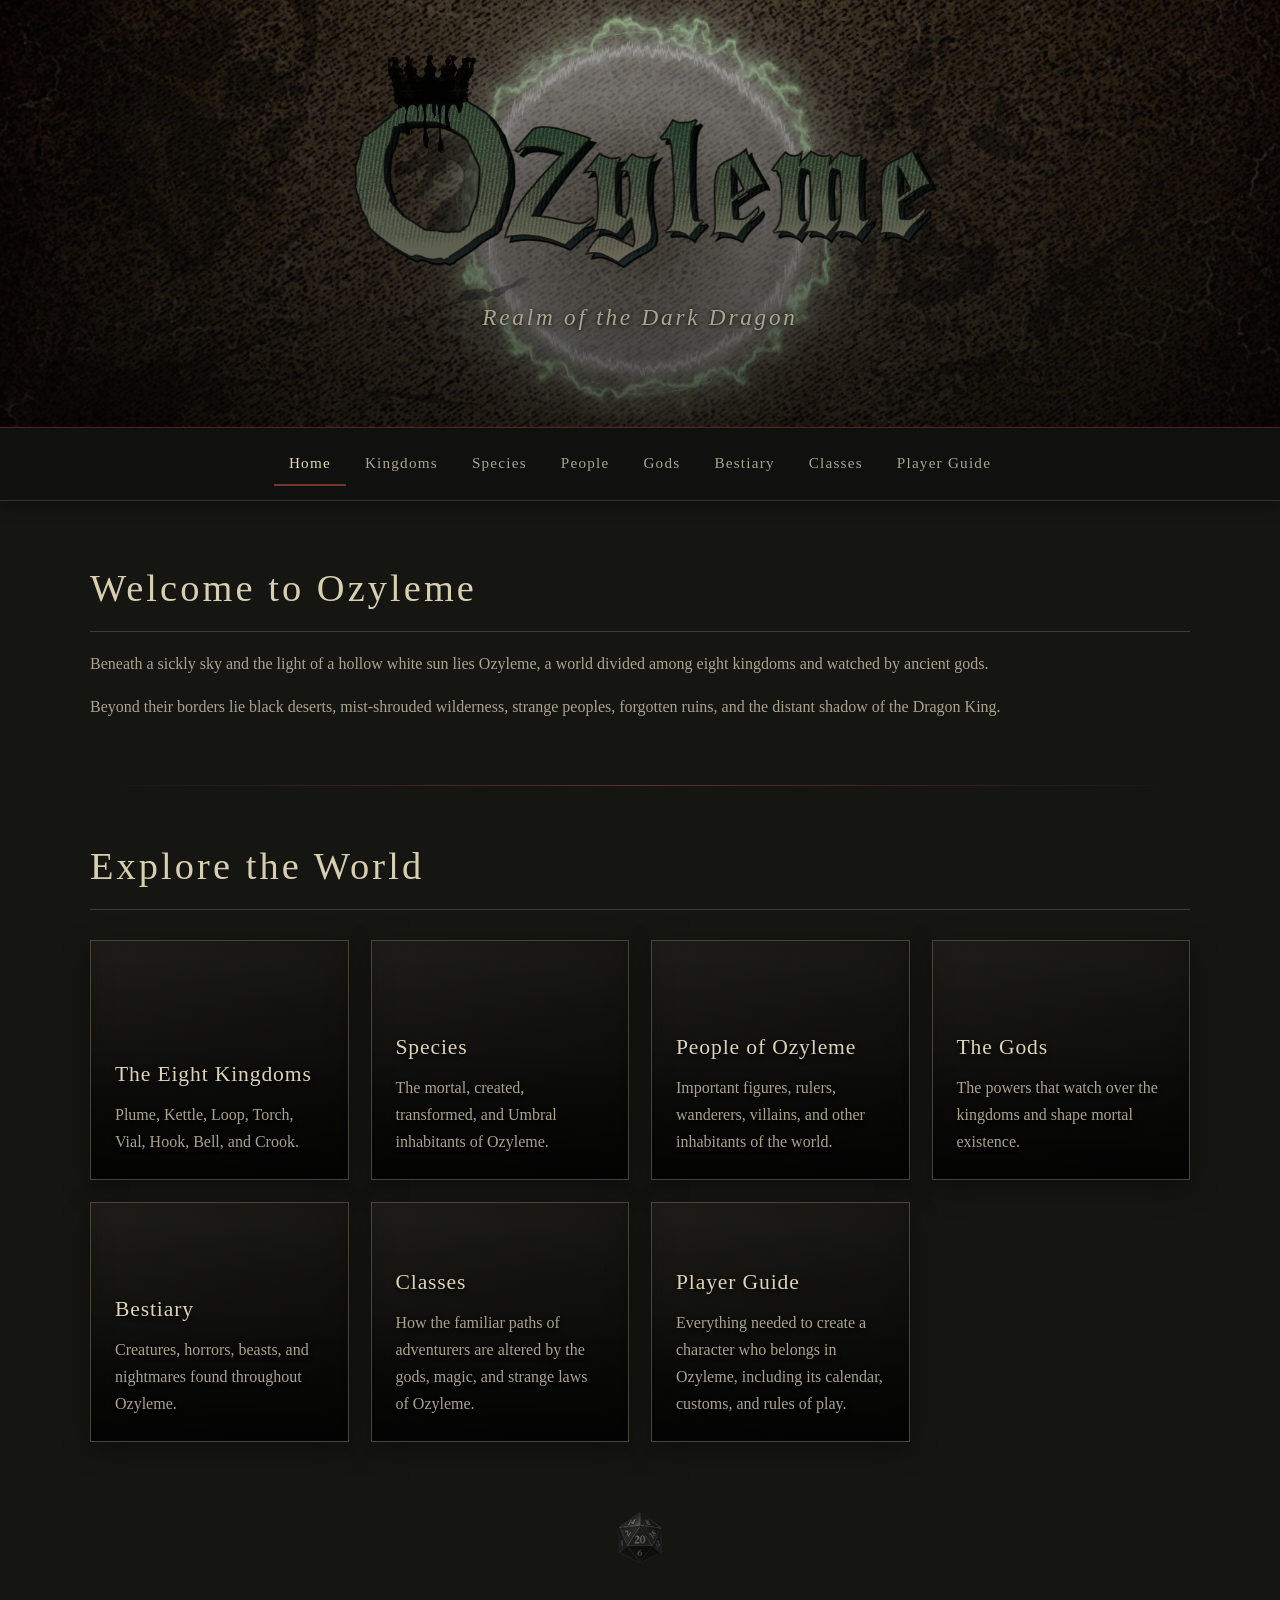
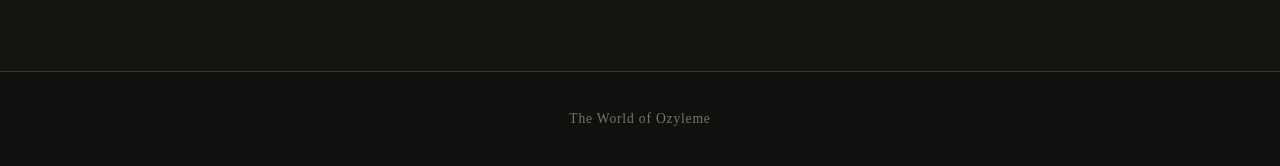
==== commit 6a6c41d3: "Update index.html" ====
--- a/index.html
+++ b/index.html
@@ -20,7 +20,7 @@
             display: flex;
             justify-content: center;
             margin-top: 3rem;
-            margin-bottom: 1rem;
+            margin-bottom: 1.25rem;
         }
 
         .dm-secret-button {
@@ -28,36 +28,45 @@
             border: none;
             padding: 0;
             margin: 0;
+
             cursor: pointer;
-            opacity: 0.38;
+
+            opacity: 0.90;
 
             transition:
                 opacity 0.2s ease,
-                transform 0.2s ease;
+                transform 0.2s ease,
+                filter 0.2s ease;
         }
 
         .dm-secret-button:hover {
-            opacity: 0.8;
+            opacity: 1;
             transform: scale(1.08);
+
+            filter:
+                drop-shadow(0 0 4px rgba(220, 220, 220, 0.25));
         }
 
         .dm-secret-button:focus-visible {
             outline: 1px solid #777;
-            outline-offset: 4px;
+            outline-offset: 5px;
         }
 
         .dm-secret-button img {
             display: block;
-            width: 58px;
-            height: 58px;
+
+            width: 64px;
+            height: 64px;
+
             object-fit: contain;
         }
 
+
         @media (max-width: 600px) {
 
             .dm-secret-button img {
-                width: 50px;
-                height: 50px;
+                width: 60px;
+                height: 60px;
             }
 
         }
@@ -75,8 +84,13 @@
      ================================ -->
 
 <header>
+
     <h1></h1>
-    <p>Realm of the Dark Dragon</p>
+
+    <p>
+        Realm of the Dark Dragon
+    </p>
+
 </header>
 
 
@@ -89,22 +103,66 @@
     <a class="nav-link active"
        href="index.html"
        aria-current="page">
+
         Home
-    </a>
-
-    <a class="nav-link" href="kingdoms.html">Kingdoms</a>
-
-    <a class="nav-link" href="species.html">Species</a>
-
-    <a class="nav-link" href="people.html">People</a>
-
-    <a class="nav-link" href="gods.html">Gods</a>
-
-    <a class="nav-link" href="bestiary.html">Bestiary</a>
-
-    <a class="nav-link" href="classes.html">Classes</a>
-
-    <a class="nav-link" href="player-guide.html">Player Guide</a>
+
+    </a>
+
+
+    <a class="nav-link"
+       href="kingdoms.html">
+
+        Kingdoms
+
+    </a>
+
+
+    <a class="nav-link"
+       href="species.html">
+
+        Species
+
+    </a>
+
+
+    <a class="nav-link"
+       href="people.html">
+
+        People
+
+    </a>
+
+
+    <a class="nav-link"
+       href="gods.html">
+
+        Gods
+
+    </a>
+
+
+    <a class="nav-link"
+       href="bestiary.html">
+
+        Bestiary
+
+    </a>
+
+
+    <a class="nav-link"
+       href="classes.html">
+
+        Classes
+
+    </a>
+
+
+    <a class="nav-link"
+       href="player-guide.html">
+
+        Player Guide
+
+    </a>
 
 </nav>
 
@@ -122,17 +180,25 @@
 
     <section>
 
-        <h2>Welcome to Ozyleme</h2>
+        <h2>
+            Welcome to Ozyleme
+        </h2>
+
 
         <p>
+
             Beneath a sickly sky and the light of a hollow white sun lies Ozyleme,
             a world divided among eight kingdoms and watched by ancient gods.
+
         </p>
 
+
         <p>
+
             Beyond their borders lie black deserts, mist-shrouded wilderness,
             strange peoples, forgotten ruins, and the distant shadow of the
             Dragon King.
+
         </p>
 
     </section>
@@ -147,19 +213,27 @@
 
     <section>
 
-        <h2>Explore the World</h2>
+        <h2>
+            Explore the World
+        </h2>
+
 
         <div class="cards">
 
 
             <!-- KINGDOMS -->
 
-            <a class="card" href="kingdoms.html">
-
-                <h3>The Eight Kingdoms</h3>
-
-                <p>
+            <a class="card"
+               href="kingdoms.html">
+
+                <h3>
+                    The Eight Kingdoms
+                </h3>
+
+                <p>
+
                     Plume, Kettle, Loop, Torch, Vial, Hook, Bell, and Crook.
+
                 </p>
 
             </a>
@@ -167,13 +241,18 @@
 
             <!-- SPECIES -->
 
-            <a class="card" href="species.html">
-
-                <h3>Species</h3>
-
-                <p>
+            <a class="card"
+               href="species.html">
+
+                <h3>
+                    Species
+                </h3>
+
+                <p>
+
                     The mortal, created, transformed, and Umbral inhabitants
                     of Ozyleme.
+
                 </p>
 
             </a>
@@ -181,13 +260,18 @@
 
             <!-- PEOPLE -->
 
-            <a class="card" href="people.html">
-
-                <h3>People of Ozyleme</h3>
-
-                <p>
+            <a class="card"
+               href="people.html">
+
+                <h3>
+                    People of Ozyleme
+                </h3>
+
+                <p>
+
                     Important figures, rulers, wanderers, villains, and other
                     inhabitants of the world.
+
                 </p>
 
             </a>
@@ -195,13 +279,18 @@
 
             <!-- GODS -->
 
-            <a class="card" href="gods.html">
-
-                <h3>The Gods</h3>
-
-                <p>
+            <a class="card"
+               href="gods.html">
+
+                <h3>
+                    The Gods
+                </h3>
+
+                <p>
+
                     The powers that watch over the kingdoms and shape mortal
                     existence.
+
                 </p>
 
             </a>
@@ -209,13 +298,18 @@
 
             <!-- BESTIARY -->
 
-            <a class="card" href="bestiary.html">
-
-                <h3>Bestiary</h3>
-
-                <p>
+            <a class="card"
+               href="bestiary.html">
+
+                <h3>
+                    Bestiary
+                </h3>
+
+                <p>
+
                     Creatures, horrors, beasts, and nightmares found throughout
                     Ozyleme.
+
                 </p>
 
             </a>
@@ -223,13 +317,18 @@
 
             <!-- CLASSES -->
 
-            <a class="card" href="classes.html">
-
-                <h3>Classes</h3>
-
-                <p>
+            <a class="card"
+               href="classes.html">
+
+                <h3>
+                    Classes
+                </h3>
+
+                <p>
+
                     How the familiar paths of adventurers are altered by the
                     gods, magic, and strange laws of Ozyleme.
+
                 </p>
 
             </a>
@@ -237,13 +336,18 @@
 
             <!-- PLAYER GUIDE -->
 
-            <a class="card" href="player-guide.html">
-
-                <h3>Player Guide</h3>
-
-                <p>
+            <a class="card"
+               href="player-guide.html">
+
+                <h3>
+                    Player Guide
+                </h3>
+
+                <p>
+
                     Everything needed to create a character who belongs in
                     Ozyleme, including its calendar, customs, and rules of play.
+
                 </p>
 
             </a>
@@ -252,6 +356,7 @@
         </div>
 
     </section>
+
 
 
     <!-- ================================
@@ -306,28 +411,37 @@
             "click",
             function () {
 
+
                 const enteredPassword =
-                    prompt("Speak the hidden word.");
+                    prompt(
+                        "Speak the hidden word."
+                    );
 
 
                 if (enteredPassword === null) {
+
                     return;
+
                 }
 
 
                 if (enteredPassword === DM_PASSWORD) {
+
 
                     window.location.href =
                         "dm-tools.html";
 
+
                 }
 
                 else {
+
 
                     alert(
                         "The way remains closed."
                     );
 
+
                 }
 
             }
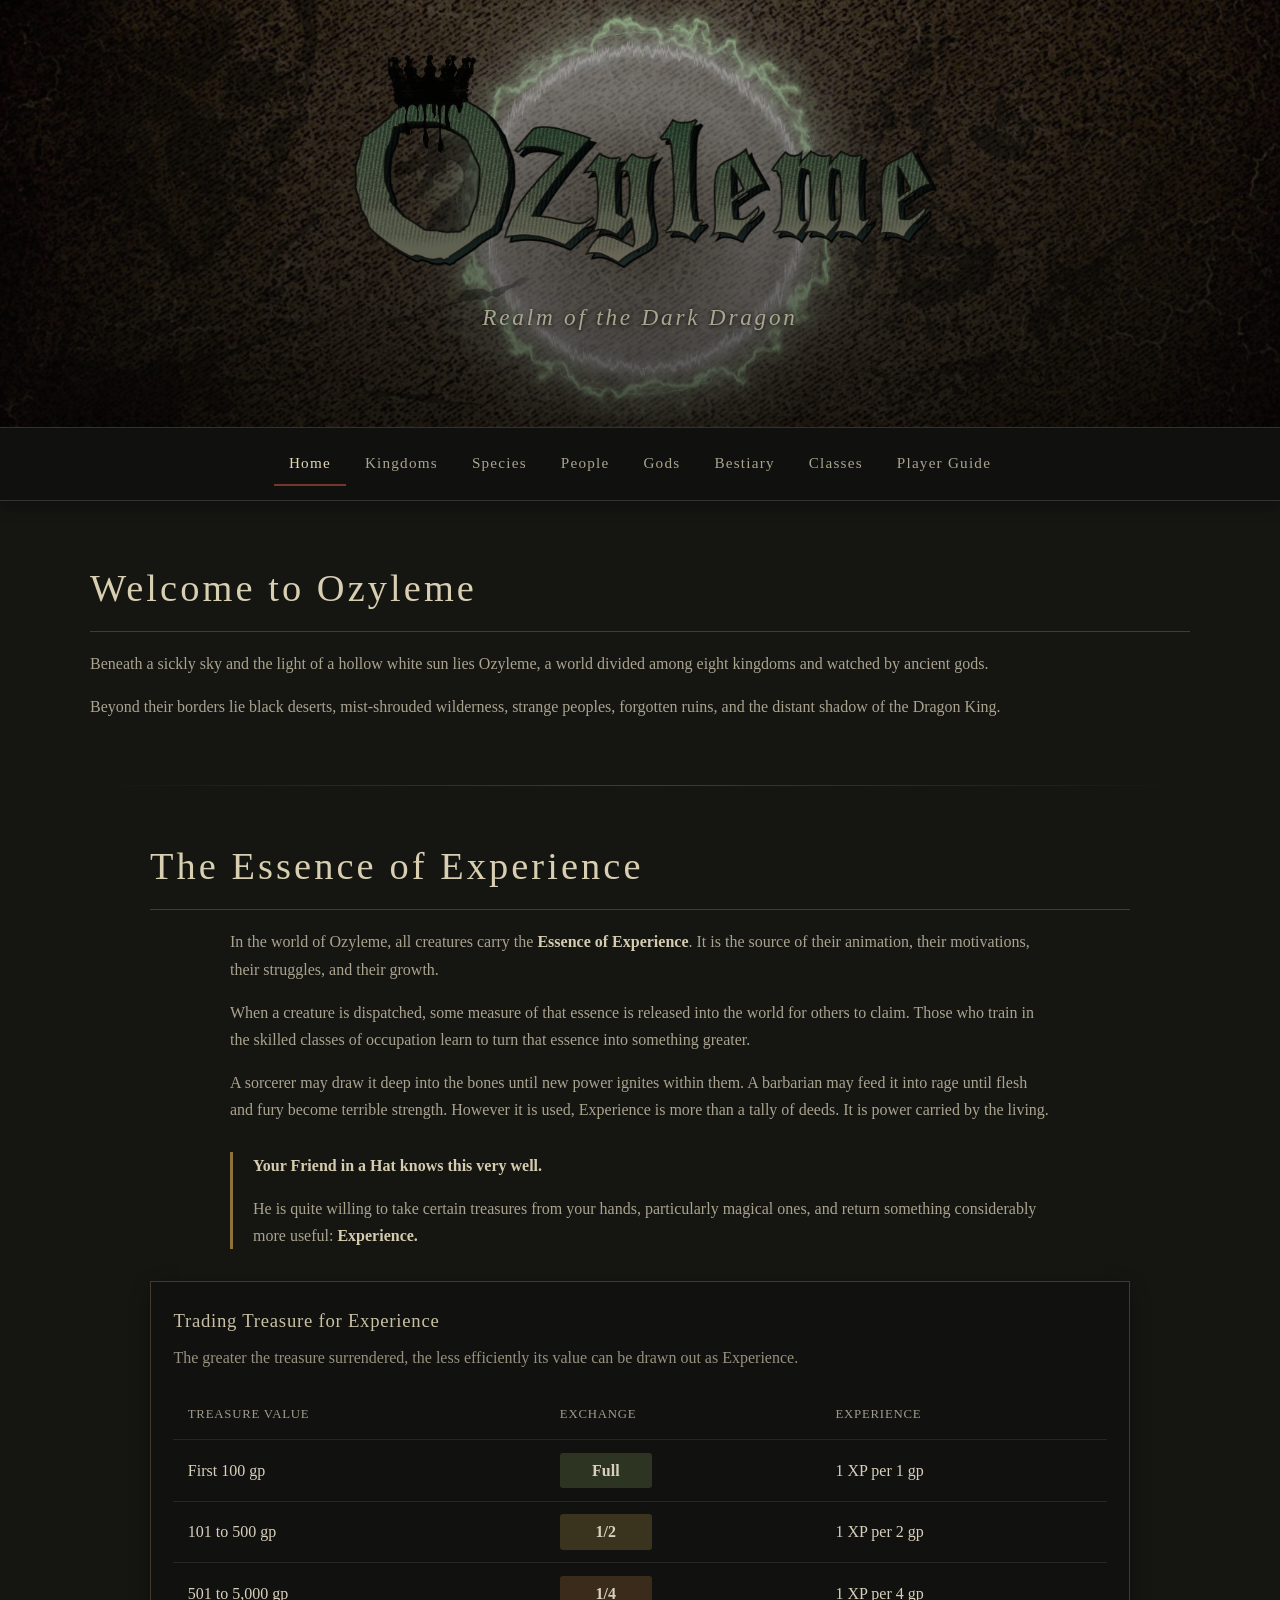
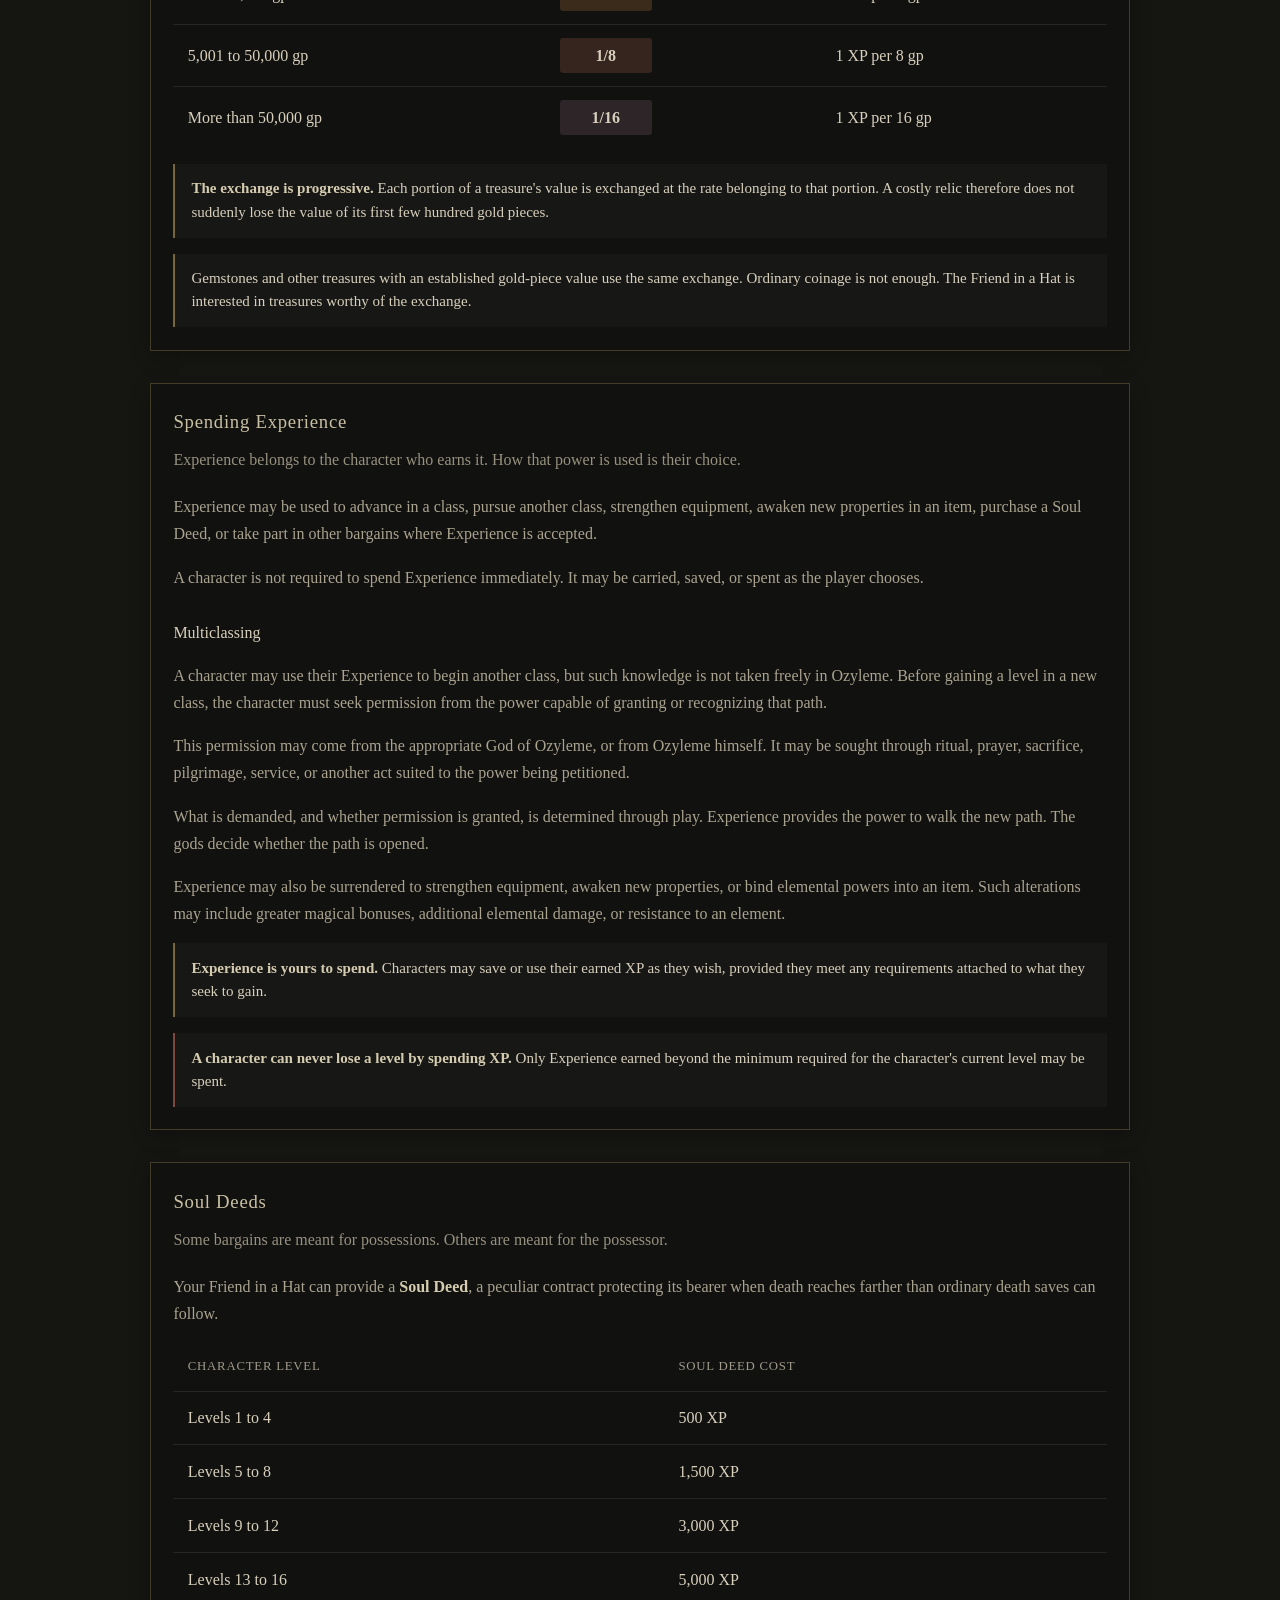
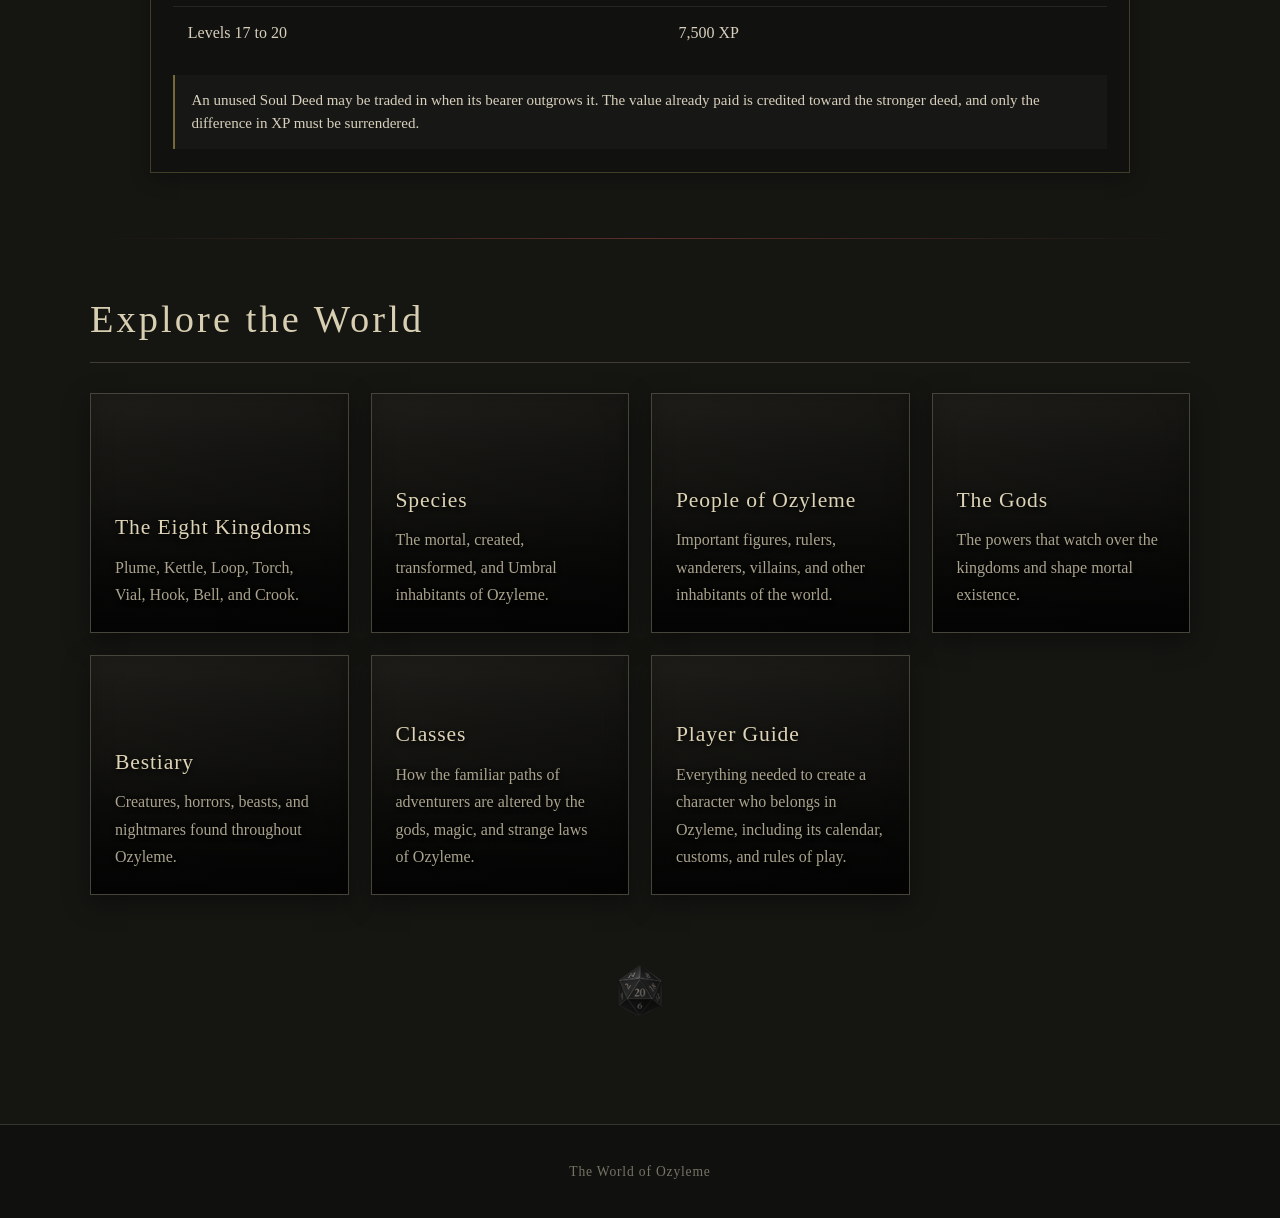
==== commit c4afbf7f: "Enhance index.html with new sections and styles Added new styles and sections for 'Essence of Experi" ====
--- a/index.html
+++ b/index.html
@@ -2,31 +2,303 @@
 <html lang="en">
 
 <head>
+
     <meta charset="UTF-8">
     <meta name="viewport" content="width=device-width, initial-scale=1.0">
 
+
+    <!-- =====================================================
+         OZYLEME PAGE CONFIG
+         EASY-TO-CHANGE SETTINGS
+         ===================================================== -->
+
+    <script>
+
+        const DM_PASSWORD = "GiverIsGone";
+
+        const DM_TOOLS_PAGE = "dm-tools.html";
+
+        const DM_BUTTON_IMAGE = "images/index/ddark20.png";
+
+    </script>
+
+
     <title>Ozyleme</title>
 
     <link rel="stylesheet" href="style.css">
 
 
-    <!-- ================================
-         SECRET DM BUTTON STYLE
-         ================================ -->
-
     <style>
 
+
+        /* =====================================================
+           ESSENCE OF EXPERIENCE
+           ===================================================== */
+
+        .essence-section {
+
+            max-width: 980px;
+
+            margin-left: auto;
+            margin-right: auto;
+
+        }
+
+
+        .essence-intro {
+
+            max-width: 820px;
+
+            margin-left: auto;
+            margin-right: auto;
+
+        }
+
+
+        .essence-intro p {
+
+            line-height: 1.7;
+
+        }
+
+
+        .friend-in-hat {
+
+            margin-top: 1.75rem;
+
+            padding-left: 1.25rem;
+
+            border-left: 3px solid #8d7338;
+
+        }
+
+
+        /* =====================================================
+           RULE CARDS
+           ===================================================== */
+
+        .rule-card {
+
+            margin-top: 2rem;
+
+            padding: 1.4rem;
+
+            background:
+                rgba(15, 15, 15, 0.55);
+
+            border: 1px solid
+                rgba(160, 140, 90, 0.35);
+
+            box-shadow:
+                0 5px 18px
+                rgba(0, 0, 0, 0.28);
+
+        }
+
+
+        .rule-card h3 {
+
+            margin-top: 0;
+
+            margin-bottom: 0.5rem;
+
+        }
+
+
+        .rule-card h4 {
+
+            margin-top: 1.75rem;
+
+            margin-bottom: 0.6rem;
+
+        }
+
+
+        .rule-card-intro {
+
+            margin-top: 0;
+
+            margin-bottom: 1.25rem;
+
+            opacity: 0.88;
+
+        }
+
+
+        /* =====================================================
+           TABLES
+           ===================================================== */
+
+        .table-wrap {
+
+            width: 100%;
+
+            overflow-x: auto;
+
+        }
+
+
+        .oz-table {
+
+            width: 100%;
+
+            border-collapse: collapse;
+
+            min-width: 560px;
+
+        }
+
+
+        .oz-table th,
+        .oz-table td {
+
+            padding: 0.8rem 0.9rem;
+
+            text-align: left;
+
+            border-bottom:
+                1px solid
+                rgba(255, 255, 255, 0.09);
+
+        }
+
+
+        .oz-table th {
+
+            font-weight: normal;
+
+            letter-spacing: 0.06em;
+
+            text-transform: uppercase;
+
+            font-size: 0.8rem;
+
+            opacity: 0.72;
+
+        }
+
+
+        .oz-table tbody tr:last-child td {
+
+            border-bottom: none;
+
+        }
+
+
+        /* =====================================================
+           RATE HIGHLIGHTS
+           ===================================================== */
+
+        .xp-rate {
+
+            display: inline-block;
+
+            min-width: 76px;
+
+            padding: 0.25rem 0.5rem;
+
+            text-align: center;
+
+            border-radius: 3px;
+
+            font-weight: bold;
+
+        }
+
+
+        .rate-full {
+
+            background:
+                rgba(124, 145, 81, 0.28);
+
+        }
+
+
+        .rate-half {
+
+            background:
+                rgba(167, 142, 67, 0.28);
+
+        }
+
+
+        .rate-quarter {
+
+            background:
+                rgba(151, 105, 54, 0.30);
+
+        }
+
+
+        .rate-eighth {
+
+            background:
+                rgba(126, 75, 58, 0.34);
+
+        }
+
+
+        .rate-sixteenth {
+
+            background:
+                rgba(87, 64, 76, 0.42);
+
+        }
+
+
+        /* =====================================================
+           RULE NOTES
+           ===================================================== */
+
+        .rule-note {
+
+            margin-top: 1rem;
+
+            padding: 0.85rem 1rem;
+
+            background:
+                rgba(255, 255, 255, 0.025);
+
+            border-left:
+                2px solid #786839;
+
+            font-size: 0.94rem;
+
+            line-height: 1.55;
+
+        }
+
+
+        .danger-rule {
+
+            border-left-color: #7e4740;
+
+        }
+
+
+        /* =====================================================
+           SECRET DM BUTTON
+           ===================================================== */
+
         .dm-secret-entry {
+
             display: flex;
             justify-content: center;
+
             margin-top: 3rem;
             margin-bottom: 1.25rem;
-        }
+
+        }
+
 
         .dm-secret-button {
+
             background: none;
+
             border: none;
+
             padding: 0;
+
             margin: 0;
 
             cursor: pointer;
@@ -37,36 +309,60 @@
                 opacity 0.2s ease,
                 transform 0.2s ease,
                 filter 0.2s ease;
-        }
+
+        }
+
 
         .dm-secret-button:hover {
+
             opacity: 1;
+
             transform: scale(1.08);
 
             filter:
-                drop-shadow(0 0 4px rgba(220, 220, 220, 0.25));
-        }
+                drop-shadow(
+                    0 0 4px
+                    rgba(220, 220, 220, 0.25)
+                );
+
+        }
+
 
         .dm-secret-button:focus-visible {
+
             outline: 1px solid #777;
+
             outline-offset: 5px;
-        }
+
+        }
+
 
         .dm-secret-button img {
+
             display: block;
 
             width: 64px;
             height: 64px;
 
             object-fit: contain;
+
         }
 
 
         @media (max-width: 600px) {
 
             .dm-secret-button img {
+
                 width: 60px;
                 height: 60px;
+
+            }
+
+
+            .rule-card {
+
+                padding: 1rem;
+
             }
 
         }
@@ -200,6 +496,507 @@
             Dragon King.
 
         </p>
+
+    </section>
+
+
+    <div class="divider"></div>
+
+
+    <!-- =====================================================
+         ESSENCE OF EXPERIENCE
+         ===================================================== -->
+
+    <section class="essence-section">
+
+        <h2>
+            The Essence of Experience
+        </h2>
+
+
+        <div class="essence-intro">
+
+            <p>
+
+                In the world of Ozyleme, all creatures carry the
+                <strong>Essence of Experience</strong>.
+
+                It is the source of their animation, their motivations,
+                their struggles, and their growth.
+
+            </p>
+
+
+            <p>
+
+                When a creature is dispatched, some measure of that essence
+                is released into the world for others to claim.
+
+                Those who train in the skilled classes of occupation learn
+                to turn that essence into something greater.
+
+            </p>
+
+
+            <p>
+
+                A sorcerer may draw it deep into the bones until new power
+                ignites within them.
+
+                A barbarian may feed it into rage until flesh and fury become
+                terrible strength.
+
+                However it is used, Experience is more than a tally of deeds.
+
+                It is power carried by the living.
+
+            </p>
+
+
+            <div class="friend-in-hat">
+
+                <p>
+
+                    <strong>Your Friend in a Hat knows this very well.</strong>
+
+                </p>
+
+                <p>
+
+                    He is quite willing to take certain treasures from your
+                    hands, particularly magical ones, and return something
+                    considerably more useful:
+
+                    <strong>Experience.</strong>
+
+                </p>
+
+            </div>
+
+        </div>
+
+
+
+        <!-- ===============================================
+             TREASURE EXCHANGE
+             =============================================== -->
+
+        <div class="rule-card">
+
+            <h3>
+                Trading Treasure for Experience
+            </h3>
+
+
+            <p class="rule-card-intro">
+
+                The greater the treasure surrendered, the less efficiently
+                its value can be drawn out as Experience.
+
+            </p>
+
+
+            <div class="table-wrap">
+
+                <table class="oz-table">
+
+                    <thead>
+
+                        <tr>
+
+                            <th>
+                                Treasure Value
+                            </th>
+
+                            <th>
+                                Exchange
+                            </th>
+
+                            <th>
+                                Experience
+                            </th>
+
+                        </tr>
+
+                    </thead>
+
+
+                    <tbody>
+
+                        <tr>
+
+                            <td>
+                                First 100 gp
+                            </td>
+
+                            <td>
+                                <span class="xp-rate rate-full">
+                                    Full
+                                </span>
+                            </td>
+
+                            <td>
+                                1 XP per 1 gp
+                            </td>
+
+                        </tr>
+
+
+                        <tr>
+
+                            <td>
+                                101 to 500 gp
+                            </td>
+
+                            <td>
+                                <span class="xp-rate rate-half">
+                                    1/2
+                                </span>
+                            </td>
+
+                            <td>
+                                1 XP per 2 gp
+                            </td>
+
+                        </tr>
+
+
+                        <tr>
+
+                            <td>
+                                501 to 5,000 gp
+                            </td>
+
+                            <td>
+                                <span class="xp-rate rate-quarter">
+                                    1/4
+                                </span>
+                            </td>
+
+                            <td>
+                                1 XP per 4 gp
+                            </td>
+
+                        </tr>
+
+
+                        <tr>
+
+                            <td>
+                                5,001 to 50,000 gp
+                            </td>
+
+                            <td>
+                                <span class="xp-rate rate-eighth">
+                                    1/8
+                                </span>
+                            </td>
+
+                            <td>
+                                1 XP per 8 gp
+                            </td>
+
+                        </tr>
+
+
+                        <tr>
+
+                            <td>
+                                More than 50,000 gp
+                            </td>
+
+                            <td>
+                                <span class="xp-rate rate-sixteenth">
+                                    1/16
+                                </span>
+                            </td>
+
+                            <td>
+                                1 XP per 16 gp
+                            </td>
+
+                        </tr>
+
+                    </tbody>
+
+                </table>
+
+            </div>
+
+
+            <div class="rule-note">
+
+                <strong>The exchange is progressive.</strong>
+
+                Each portion of a treasure's value is exchanged at the rate
+                belonging to that portion. A costly relic therefore does not
+                suddenly lose the value of its first few hundred gold pieces.
+
+            </div>
+
+
+            <div class="rule-note">
+
+                Gemstones and other treasures with an established gold-piece
+                value use the same exchange.
+
+                Ordinary coinage is not enough. The Friend in a Hat is
+                interested in treasures worthy of the exchange.
+
+            </div>
+
+        </div>
+
+
+
+        <!-- ===============================================
+             SPENDING EXPERIENCE
+             =============================================== -->
+
+        <div class="rule-card">
+
+            <h3>
+                Spending Experience
+            </h3>
+
+
+            <p class="rule-card-intro">
+
+                Experience belongs to the character who earns it.
+
+                How that power is used is their choice.
+
+            </p>
+
+
+            <p>
+
+                Experience may be used to advance in a class, pursue another class,
+                strengthen equipment, awaken new properties in an item, purchase a
+                Soul Deed, or take part in other bargains where Experience is accepted.
+
+            </p>
+
+
+            <p>
+
+                A character is not required to spend Experience immediately.
+
+                It may be carried, saved, or spent as the player chooses.
+
+            </p>
+
+
+            <h4>
+                Multiclassing
+            </h4>
+
+
+            <p>
+
+                A character may use their Experience to begin another class,
+                but such knowledge is not taken freely in Ozyleme.
+
+                Before gaining a level in a new class, the character must seek
+                permission from the power capable of granting or recognizing
+                that path.
+
+            </p>
+
+
+            <p>
+
+                This permission may come from the appropriate God of Ozyleme,
+                or from Ozyleme himself.
+
+                It may be sought through ritual, prayer, sacrifice, pilgrimage,
+                service, or another act suited to the power being petitioned.
+
+            </p>
+
+
+            <p>
+
+                What is demanded, and whether permission is granted, is determined
+                through play.
+
+                Experience provides the power to walk the new path.
+
+                The gods decide whether the path is opened.
+
+            </p>
+
+
+            <p>
+
+                Experience may also be surrendered to strengthen equipment,
+                awaken new properties, or bind elemental powers into an item.
+
+                Such alterations may include greater magical bonuses,
+                additional elemental damage, or resistance to an element.
+
+            </p>
+
+
+            <div class="rule-note">
+
+                <strong>Experience is yours to spend.</strong>
+
+                Characters may save or use their earned XP as they wish,
+                provided they meet any requirements attached to what they
+                seek to gain.
+
+            </div>
+
+
+            <div class="rule-note danger-rule">
+
+                <strong>A character can never lose a level by spending XP.</strong>
+
+                Only Experience earned beyond the minimum required for the
+                character's current level may be spent.
+
+            </div>
+
+        </div>
+
+
+
+        <!-- ===============================================
+             SOUL DEEDS
+             =============================================== -->
+
+        <div class="rule-card">
+
+            <h3>
+                Soul Deeds
+            </h3>
+
+
+            <p class="rule-card-intro">
+
+                Some bargains are meant for possessions.
+
+                Others are meant for the possessor.
+
+            </p>
+
+
+            <p>
+
+                Your Friend in a Hat can provide a
+                <strong>Soul Deed</strong>, a peculiar contract protecting
+                its bearer when death reaches farther than ordinary death
+                saves can follow.
+
+            </p>
+
+
+            <div class="table-wrap">
+
+                <table class="oz-table">
+
+                    <thead>
+
+                        <tr>
+
+                            <th>
+                                Character Level
+                            </th>
+
+                            <th>
+                                Soul Deed Cost
+                            </th>
+
+                        </tr>
+
+                    </thead>
+
+
+                    <tbody>
+
+                        <tr>
+
+                            <td>
+                                Levels 1 to 4
+                            </td>
+
+                            <td>
+                                500 XP
+                            </td>
+
+                        </tr>
+
+
+                        <tr>
+
+                            <td>
+                                Levels 5 to 8
+                            </td>
+
+                            <td>
+                                1,500 XP
+                            </td>
+
+                        </tr>
+
+
+                        <tr>
+
+                            <td>
+                                Levels 9 to 12
+                            </td>
+
+                            <td>
+                                3,000 XP
+                            </td>
+
+                        </tr>
+
+
+                        <tr>
+
+                            <td>
+                                Levels 13 to 16
+                            </td>
+
+                            <td>
+                                5,000 XP
+                            </td>
+
+                        </tr>
+
+
+                        <tr>
+
+                            <td>
+                                Levels 17 to 20
+                            </td>
+
+                            <td>
+                                7,500 XP
+                            </td>
+
+                        </tr>
+
+                    </tbody>
+
+                </table>
+
+            </div>
+
+
+            <div class="rule-note">
+
+                An unused Soul Deed may be traded in when its bearer outgrows
+                it.
+
+                The value already paid is credited toward the stronger deed,
+                and only the difference in XP must be surrendered.
+
+            </div>
+
+        </div>
 
     </section>
 
@@ -372,7 +1169,8 @@
             aria-label="Twenty-sided die">
 
             <img
-                src="images/index/ddark20.png"
+                id="dmSecretImage"
+                src=""
                 alt="">
 
         </button>
@@ -397,13 +1195,25 @@
 
 
 <!-- ================================
-     SECRET DM PASSWORD
+     SECRET DM ENTRY SCRIPT
      ================================ -->
 
 <script>
 
-    const DM_PASSWORD = "CHANGE-ME";
-
+
+    /* =========================================
+       APPLY CONFIGURED IMAGE
+       ========================================= */
+
+    document
+        .getElementById("dmSecretImage")
+        .src = DM_BUTTON_IMAGE;
+
+
+
+    /* =========================================
+       PASSWORD BUTTON
+       ========================================= */
 
     document
         .getElementById("dmSecretButton")
@@ -429,7 +1239,7 @@
 
 
                     window.location.href =
-                        "dm-tools.html";
+                        DM_TOOLS_PAGE;
 
 
                 }
@@ -447,9 +1257,10 @@
             }
         );
 
+
 </script>
 
 
 </body>
 
-</html>+</html>
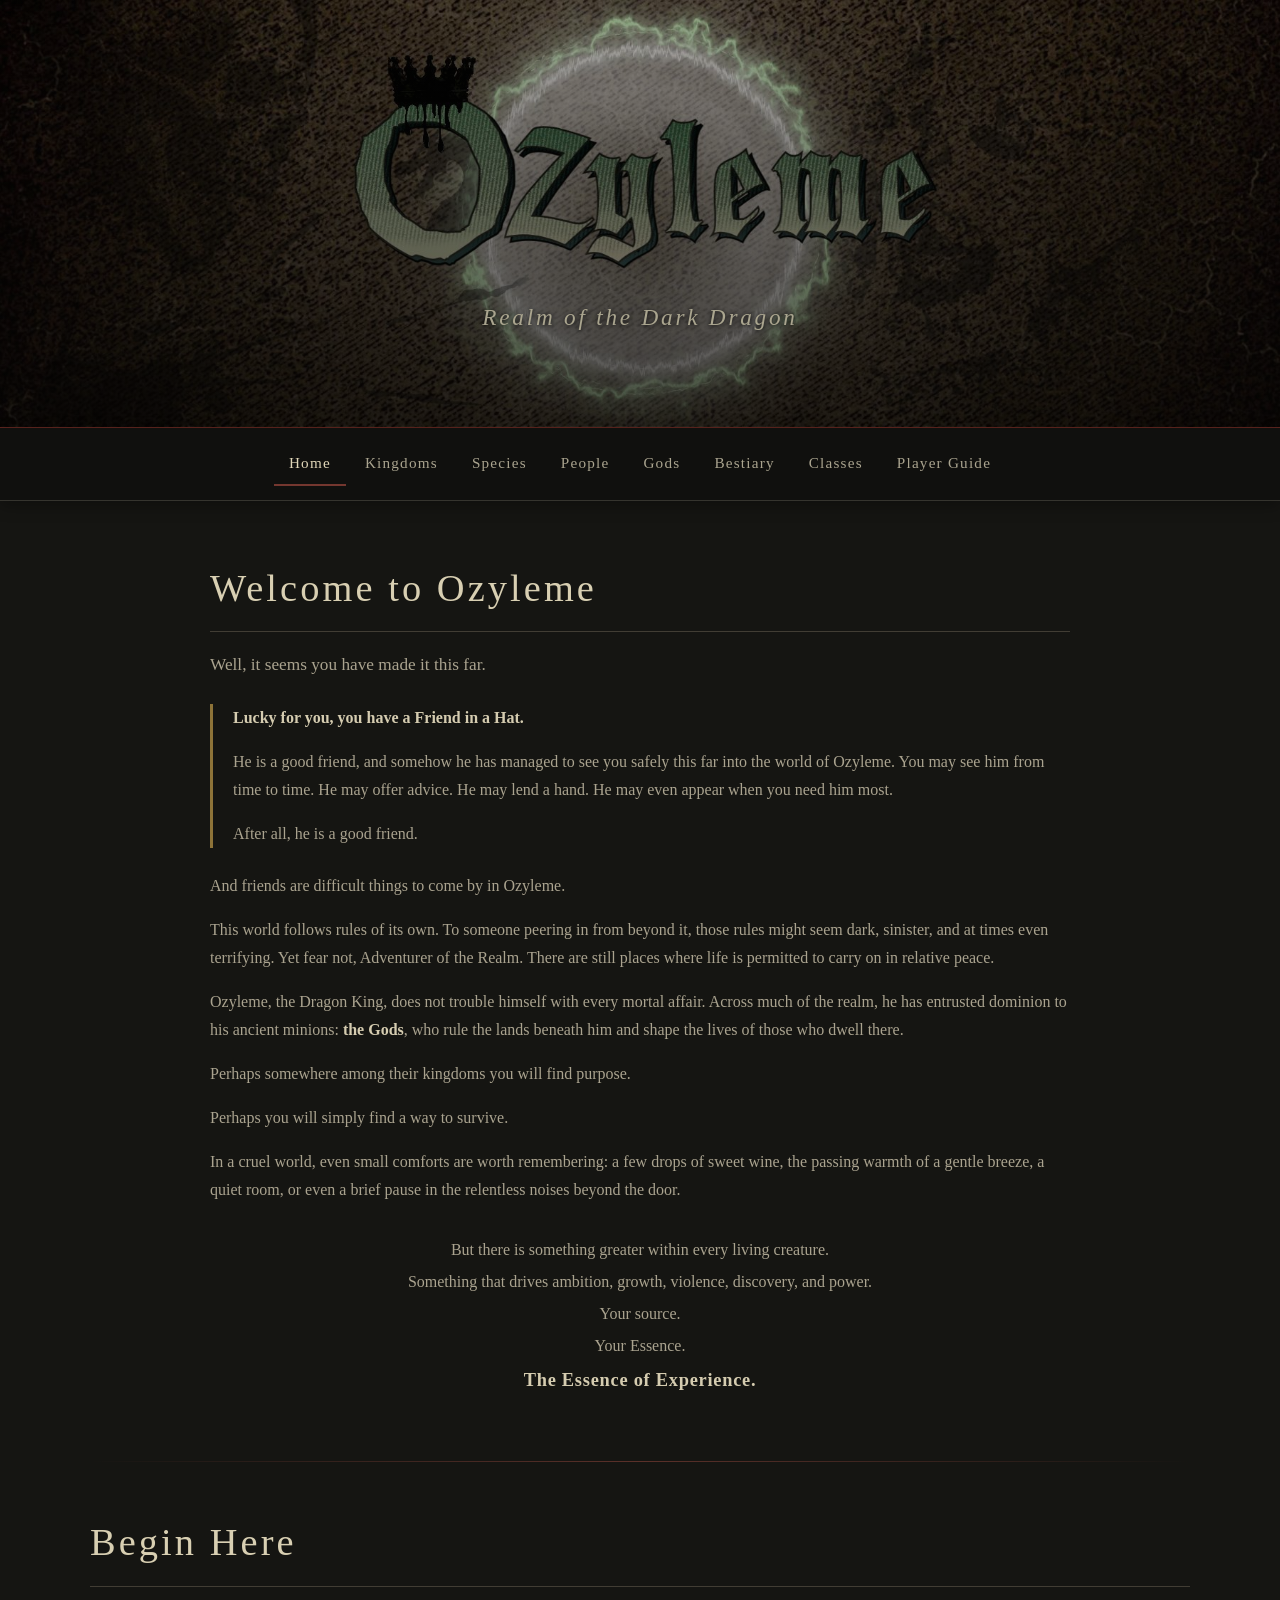
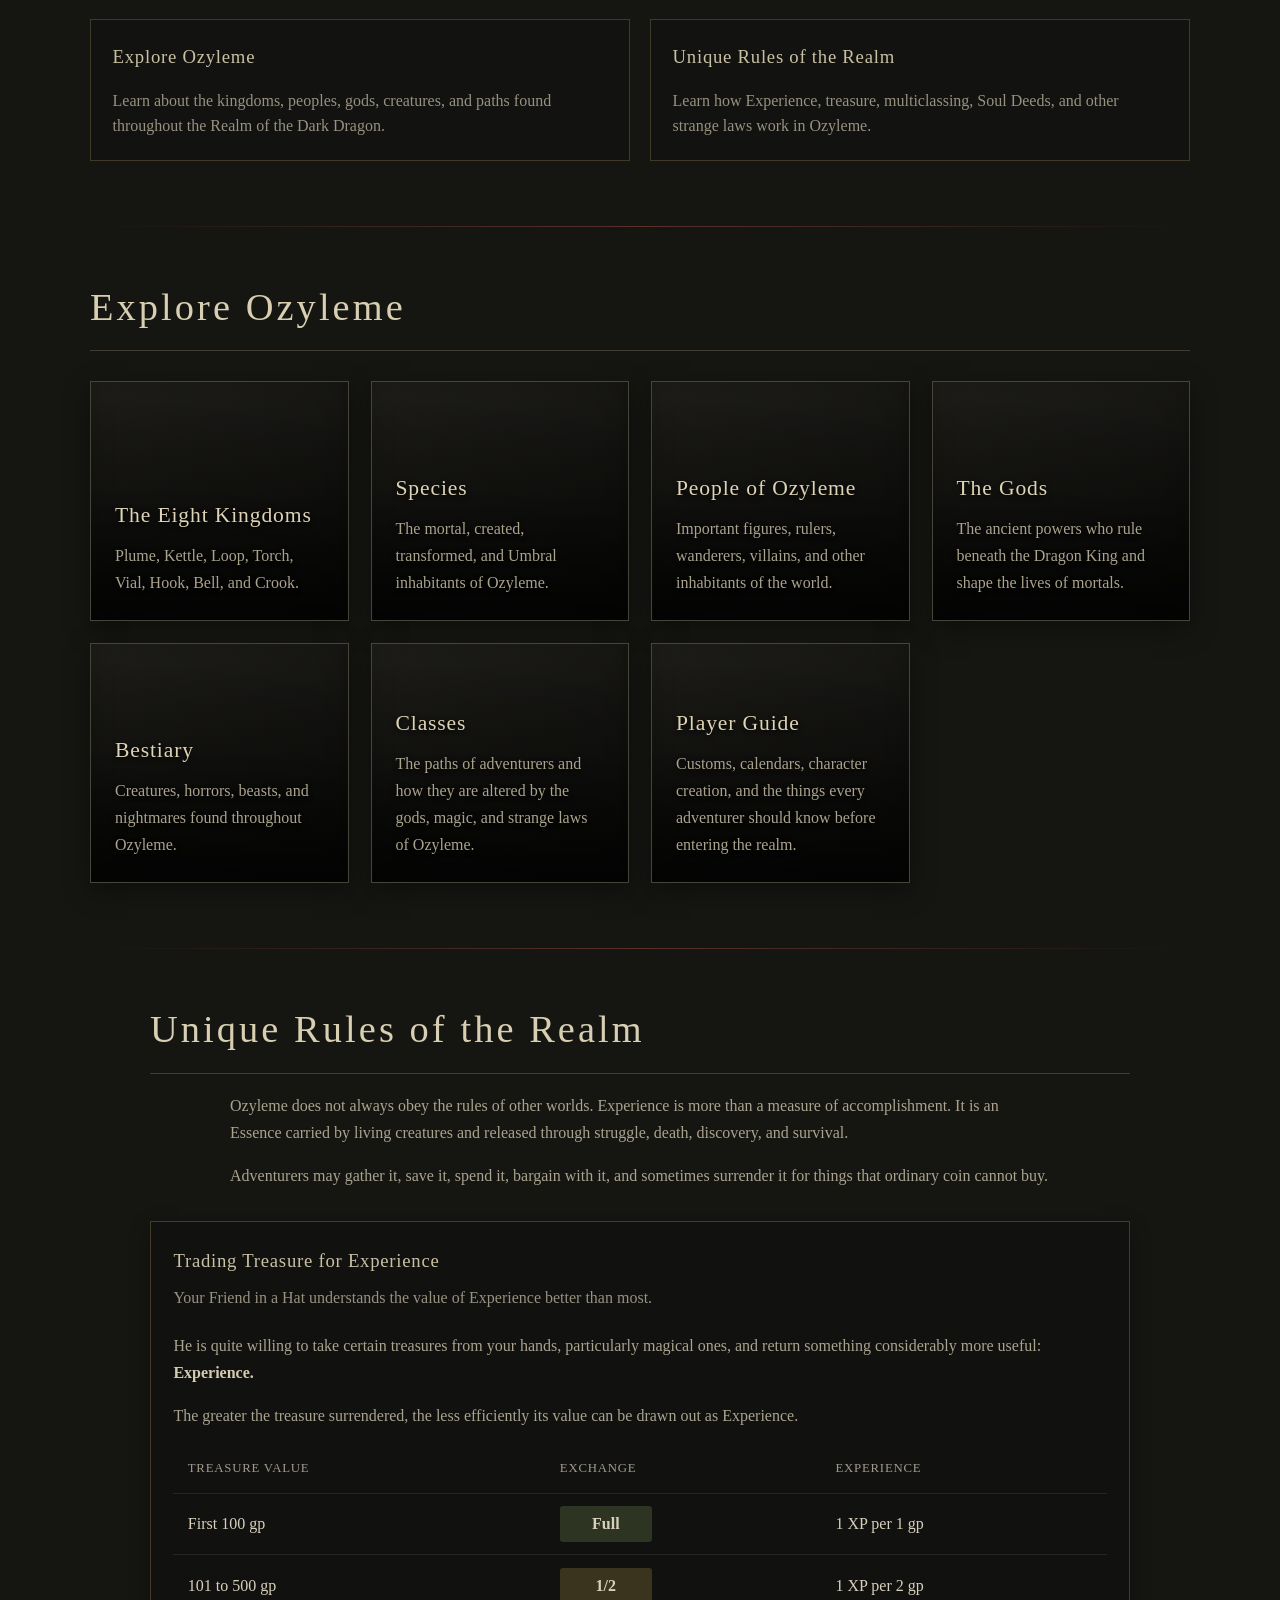
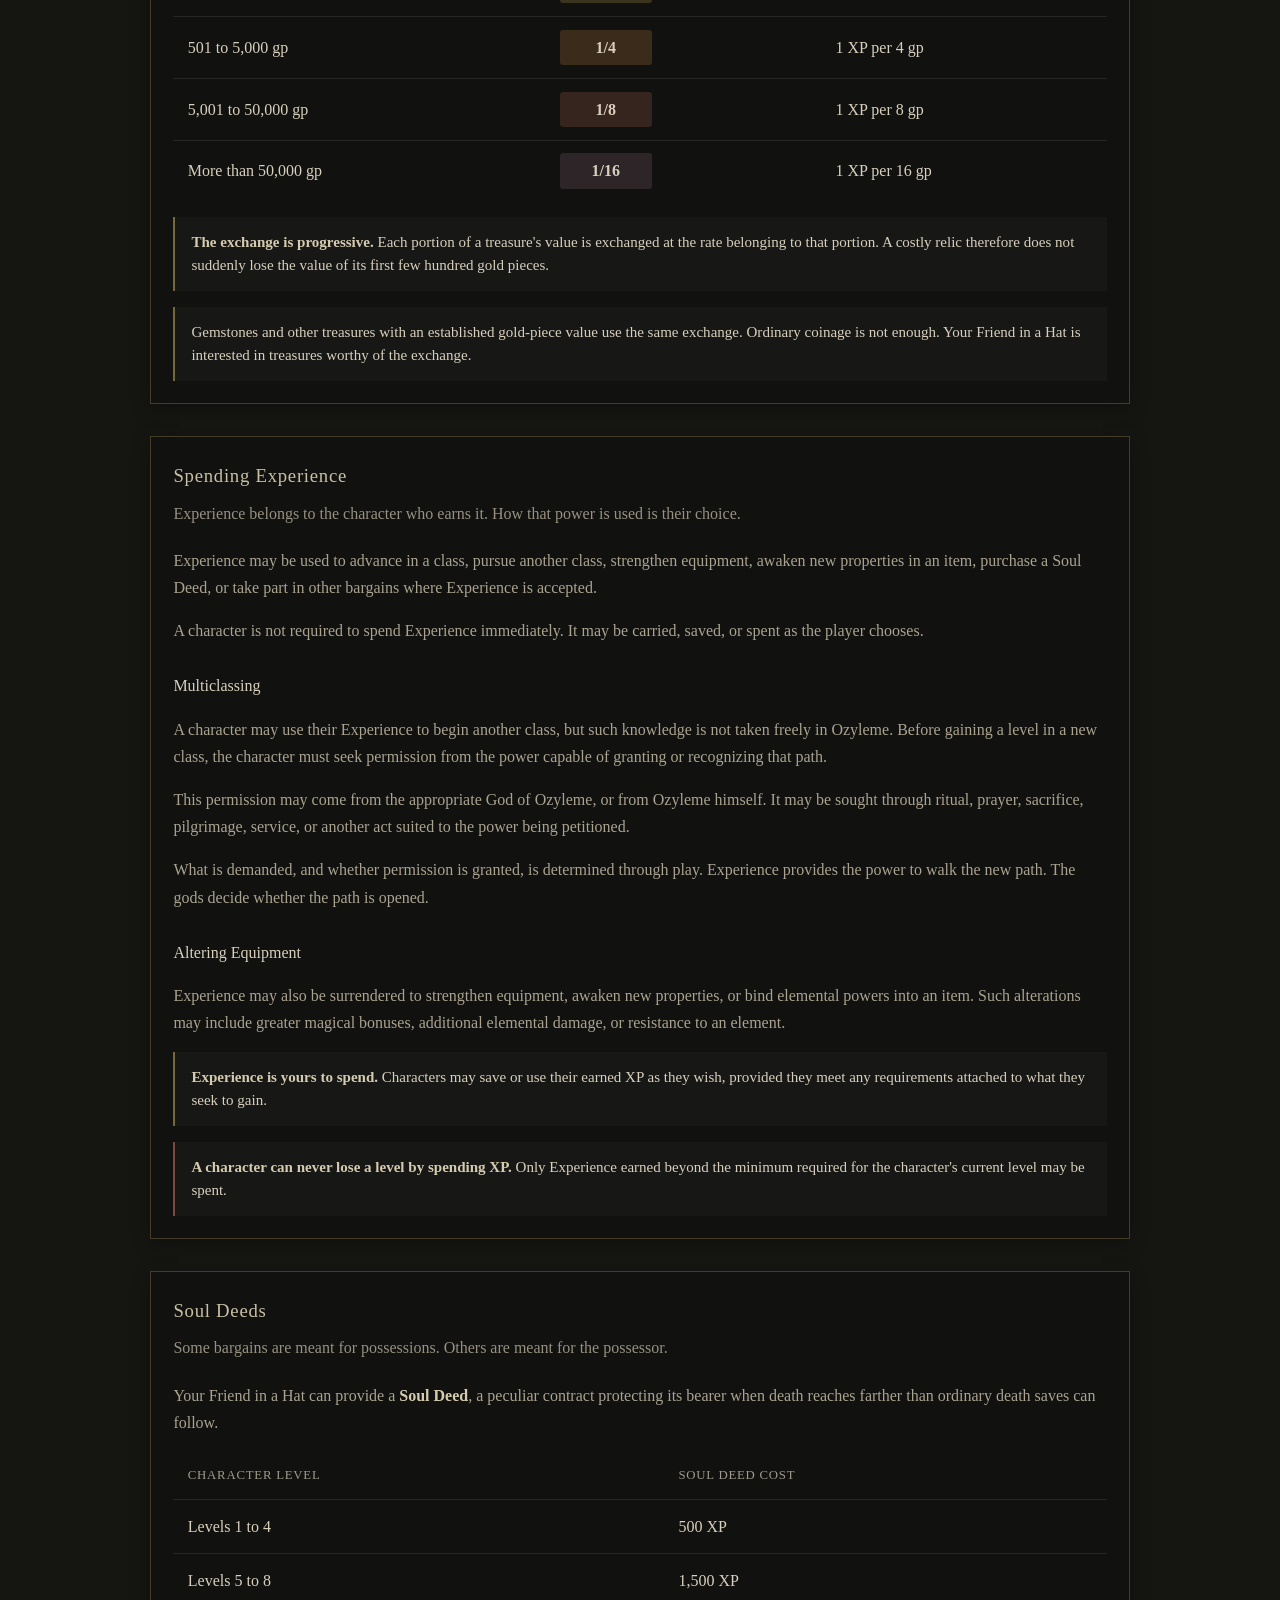
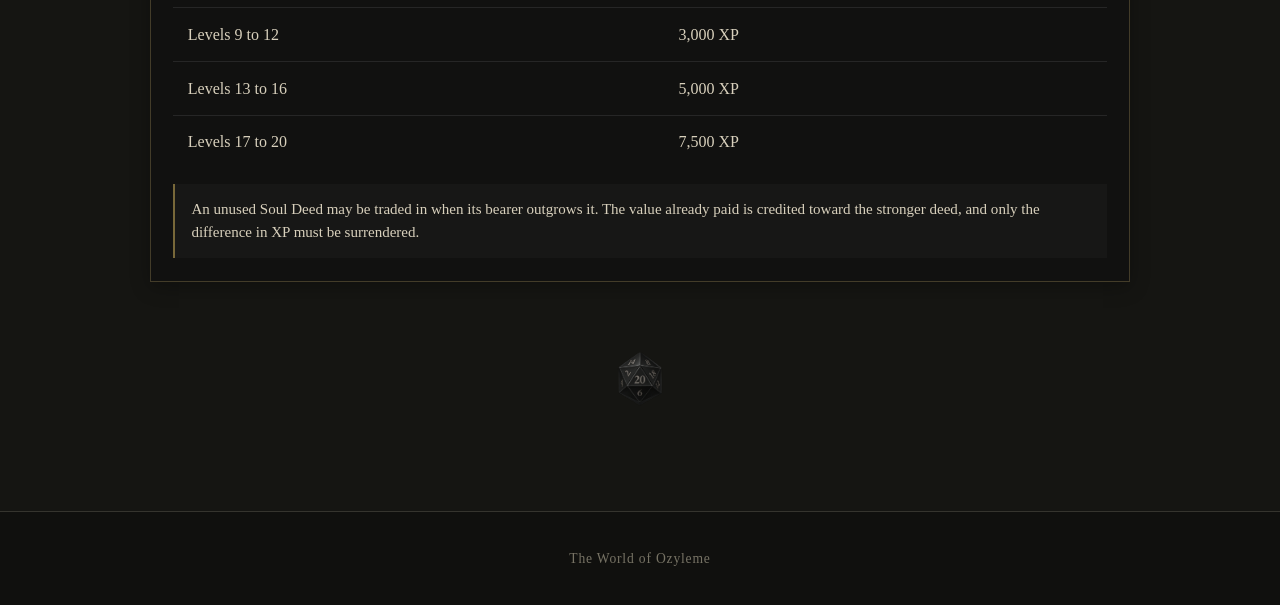
==== commit eb40256d: "Update index.html" ====
--- a/index.html
+++ b/index.html
@@ -29,6 +29,150 @@
 
 
     <style>
+
+
+        /* =====================================================
+           HOME INTRODUCTION
+           ===================================================== */
+
+        .home-intro {
+
+            max-width: 860px;
+
+            margin-left: auto;
+            margin-right: auto;
+
+        }
+
+
+        .home-intro p {
+
+            line-height: 1.75;
+
+        }
+
+
+        .home-intro-opening {
+
+            font-size: 1.08rem;
+
+        }
+
+
+        .friend-line {
+
+            margin-top: 1.5rem;
+            margin-bottom: 1.5rem;
+
+            padding-left: 1.25rem;
+
+            border-left: 3px solid #8d7338;
+
+        }
+
+
+        .essence-ending {
+
+            margin-top: 2rem;
+
+            text-align: center;
+
+        }
+
+
+        .essence-ending p {
+
+            margin: 0.25rem 0;
+
+        }
+
+
+        .essence-ending strong {
+
+            font-size: 1.15rem;
+
+            letter-spacing: 0.04em;
+
+        }
+
+
+        /* =====================================================
+           HOME SECTION NAVIGATION
+           ===================================================== */
+
+        .home-paths {
+
+            display: grid;
+
+            grid-template-columns:
+                repeat(
+                    2,
+                    minmax(0, 1fr)
+                );
+
+            gap: 1.25rem;
+
+            margin-top: 2rem;
+            margin-bottom: 2rem;
+
+        }
+
+
+        .home-path {
+
+            display: block;
+
+            padding: 1.35rem;
+
+            color: inherit;
+
+            text-decoration: none;
+
+            background:
+                rgba(15, 15, 15, 0.42);
+
+            border:
+                1px solid
+                rgba(160, 140, 90, 0.32);
+
+            transition:
+                transform 0.2s ease,
+                border-color 0.2s ease,
+                background 0.2s ease;
+
+        }
+
+
+        .home-path:hover {
+
+            transform: translateY(-2px);
+
+            border-color:
+                rgba(170, 145, 80, 0.60);
+
+            background:
+                rgba(25, 25, 25, 0.52);
+
+        }
+
+
+        .home-path h3 {
+
+            margin-top: 0;
+            margin-bottom: 0.55rem;
+
+        }
+
+
+        .home-path p {
+
+            margin-bottom: 0;
+
+            line-height: 1.55;
+
+            opacity: 0.88;
+
+        }
 
 
         /* =====================================================
@@ -349,6 +493,21 @@
         }
 
 
+        /* =====================================================
+           MOBILE
+           ===================================================== */
+
+        @media (max-width: 700px) {
+
+            .home-paths {
+
+                grid-template-columns: 1fr;
+
+            }
+
+        }
+
+
         @media (max-width: 600px) {
 
             .dm-secret-button img {
@@ -470,33 +629,154 @@
 <main>
 
 
-    <!-- ================================
-         WELCOME
-         ================================ -->
-
-    <section>
+    <!-- =====================================================
+         WELCOME TO OZYLEME
+         ===================================================== -->
+
+    <section class="home-intro">
 
         <h2>
             Welcome to Ozyleme
         </h2>
 
 
+        <p class="home-intro-opening">
+
+            Well, it seems you have made it this far.
+
+        </p>
+
+
+        <div class="friend-line">
+
+            <p>
+
+                <strong>
+                    Lucky for you, you have a Friend in a Hat.
+                </strong>
+
+            </p>
+
+
+            <p>
+
+                He is a good friend, and somehow he has managed to see you
+                safely this far into the world of Ozyleme.
+
+                You may see him from time to time.
+
+                He may offer advice.
+
+                He may lend a hand.
+
+                He may even appear when you need him most.
+
+            </p>
+
+
+            <p>
+
+                After all, he is a good friend.
+
+            </p>
+
+        </div>
+
+
         <p>
 
-            Beneath a sickly sky and the light of a hollow white sun lies Ozyleme,
-            a world divided among eight kingdoms and watched by ancient gods.
+            And friends are difficult things to come by in Ozyleme.
 
         </p>
 
 
         <p>
 
-            Beyond their borders lie black deserts, mist-shrouded wilderness,
-            strange peoples, forgotten ruins, and the distant shadow of the
-            Dragon King.
+            This world follows rules of its own.
+
+            To someone peering in from beyond it, those rules might seem
+            dark, sinister, and at times even terrifying.
+
+            Yet fear not, Adventurer of the Realm.
+
+            There are still places where life is permitted to carry on
+            in relative peace.
 
         </p>
 
+
+        <p>
+
+            Ozyleme, the Dragon King, does not trouble himself with every
+            mortal affair.
+
+            Across much of the realm, he has entrusted dominion to his
+            ancient minions:
+
+            <strong>the Gods</strong>,
+
+            who rule the lands beneath him and shape the lives of those
+            who dwell there.
+
+        </p>
+
+
+        <p>
+
+            Perhaps somewhere among their kingdoms you will find purpose.
+
+        </p>
+
+
+        <p>
+
+            Perhaps you will simply find a way to survive.
+
+        </p>
+
+
+        <p>
+
+            In a cruel world, even small comforts are worth remembering:
+
+            a few drops of sweet wine,
+
+            the passing warmth of a gentle breeze,
+
+            a quiet room,
+
+            or even a brief pause in the relentless noises beyond the door.
+
+        </p>
+
+
+        <div class="essence-ending">
+
+            <p>
+                But there is something greater within every living creature.
+            </p>
+
+            <p>
+                Something that drives ambition, growth, violence, discovery,
+                and power.
+            </p>
+
+            <p>
+                Your source.
+            </p>
+
+            <p>
+                Your Essence.
+            </p>
+
+            <p>
+                <strong>
+                    The Essence of Experience.
+                </strong>
+            </p>
+
+        </div>
+
     </section>
 
 
@@ -504,81 +784,256 @@
 
 
     <!-- =====================================================
-         ESSENCE OF EXPERIENCE
+         CHOOSE A PATH
          ===================================================== -->
 
-    <section class="essence-section">
+    <section>
 
         <h2>
-            The Essence of Experience
+            Begin Here
         </h2>
 
 
+        <div class="home-paths">
+
+
+            <a class="home-path"
+               href="#explore-ozyleme">
+
+                <h3>
+                    Explore Ozyleme
+                </h3>
+
+                <p>
+
+                    Learn about the kingdoms, peoples, gods, creatures,
+                    and paths found throughout the Realm of the Dark Dragon.
+
+                </p>
+
+            </a>
+
+
+            <a class="home-path"
+               href="#unique-rules">
+
+                <h3>
+                    Unique Rules of the Realm
+                </h3>
+
+                <p>
+
+                    Learn how Experience, treasure, multiclassing,
+                    Soul Deeds, and other strange laws work in Ozyleme.
+
+                </p>
+
+            </a>
+
+
+        </div>
+
+    </section>
+
+
+    <div class="divider"></div>
+
+
+    <!-- =====================================================
+         EXPLORE OZYLEME
+         ===================================================== -->
+
+    <section id="explore-ozyleme">
+
+        <h2>
+            Explore Ozyleme
+        </h2>
+
+
+        <div class="cards">
+
+
+            <!-- KINGDOMS -->
+
+            <a class="card"
+               href="kingdoms.html">
+
+                <h3>
+                    The Eight Kingdoms
+                </h3>
+
+                <p>
+
+                    Plume, Kettle, Loop, Torch, Vial, Hook, Bell, and Crook.
+
+                </p>
+
+            </a>
+
+
+            <!-- SPECIES -->
+
+            <a class="card"
+               href="species.html">
+
+                <h3>
+                    Species
+                </h3>
+
+                <p>
+
+                    The mortal, created, transformed, and Umbral inhabitants
+                    of Ozyleme.
+
+                </p>
+
+            </a>
+
+
+            <!-- PEOPLE -->
+
+            <a class="card"
+               href="people.html">
+
+                <h3>
+                    People of Ozyleme
+                </h3>
+
+                <p>
+
+                    Important figures, rulers, wanderers, villains, and other
+                    inhabitants of the world.
+
+                </p>
+
+            </a>
+
+
+            <!-- GODS -->
+
+            <a class="card"
+               href="gods.html">
+
+                <h3>
+                    The Gods
+                </h3>
+
+                <p>
+
+                    The ancient powers who rule beneath the Dragon King
+                    and shape the lives of mortals.
+
+                </p>
+
+            </a>
+
+
+            <!-- BESTIARY -->
+
+            <a class="card"
+               href="bestiary.html">
+
+                <h3>
+                    Bestiary
+                </h3>
+
+                <p>
+
+                    Creatures, horrors, beasts, and nightmares found
+                    throughout Ozyleme.
+
+                </p>
+
+            </a>
+
+
+            <!-- CLASSES -->
+
+            <a class="card"
+               href="classes.html">
+
+                <h3>
+                    Classes
+                </h3>
+
+                <p>
+
+                    The paths of adventurers and how they are altered
+                    by the gods, magic, and strange laws of Ozyleme.
+
+                </p>
+
+            </a>
+
+
+            <!-- PLAYER GUIDE -->
+
+            <a class="card"
+               href="player-guide.html">
+
+                <h3>
+                    Player Guide
+                </h3>
+
+                <p>
+
+                    Customs, calendars, character creation, and the things
+                    every adventurer should know before entering the realm.
+
+                </p>
+
+            </a>
+
+
+        </div>
+
+    </section>
+
+
+    <div class="divider"></div>
+
+
+    <!-- =====================================================
+         UNIQUE RULES
+         ===================================================== -->
+
+    <section
+        class="essence-section"
+        id="unique-rules">
+
+        <h2>
+            Unique Rules of the Realm
+        </h2>
+
+
         <div class="essence-intro">
 
             <p>
 
-                In the world of Ozyleme, all creatures carry the
-                <strong>Essence of Experience</strong>.
-
-                It is the source of their animation, their motivations,
-                their struggles, and their growth.
-
-            </p>
-
-
-            <p>
-
-                When a creature is dispatched, some measure of that essence
-                is released into the world for others to claim.
-
-                Those who train in the skilled classes of occupation learn
-                to turn that essence into something greater.
-
-            </p>
-
-
-            <p>
-
-                A sorcerer may draw it deep into the bones until new power
-                ignites within them.
-
-                A barbarian may feed it into rage until flesh and fury become
-                terrible strength.
-
-                However it is used, Experience is more than a tally of deeds.
-
-                It is power carried by the living.
-
-            </p>
-
-
-            <div class="friend-in-hat">
-
-                <p>
-
-                    <strong>Your Friend in a Hat knows this very well.</strong>
-
-                </p>
-
-                <p>
-
-                    He is quite willing to take certain treasures from your
-                    hands, particularly magical ones, and return something
-                    considerably more useful:
-
-                    <strong>Experience.</strong>
-
-                </p>
-
-            </div>
+                Ozyleme does not always obey the rules of other worlds.
+
+                Experience is more than a measure of accomplishment.
+
+                It is an Essence carried by living creatures and released
+                through struggle, death, discovery, and survival.
+
+            </p>
+
+
+            <p>
+
+                Adventurers may gather it, save it, spend it, bargain with it,
+                and sometimes surrender it for things that ordinary coin
+                cannot buy.
+
+            </p>
 
         </div>
 
 
 
         <!-- ===============================================
-             TREASURE EXCHANGE
+             TRADING TREASURE
              =============================================== -->
 
         <div class="rule-card">
@@ -590,6 +1045,25 @@
 
             <p class="rule-card-intro">
 
+                Your Friend in a Hat understands the value of Experience
+                better than most.
+
+            </p>
+
+
+            <p>
+
+                He is quite willing to take certain treasures from your hands,
+                particularly magical ones, and return something considerably
+                more useful:
+
+                <strong>Experience.</strong>
+
+            </p>
+
+
+            <p>
+
                 The greater the treasure surrendered, the less efficiently
                 its value can be drawn out as Experience.
 
@@ -729,8 +1203,10 @@
                 <strong>The exchange is progressive.</strong>
 
                 Each portion of a treasure's value is exchanged at the rate
-                belonging to that portion. A costly relic therefore does not
-                suddenly lose the value of its first few hundred gold pieces.
+                belonging to that portion.
+
+                A costly relic therefore does not suddenly lose the value
+                of its first few hundred gold pieces.
 
             </div>
 
@@ -740,8 +1216,10 @@
                 Gemstones and other treasures with an established gold-piece
                 value use the same exchange.
 
-                Ordinary coinage is not enough. The Friend in a Hat is
-                interested in treasures worthy of the exchange.
+                Ordinary coinage is not enough.
+
+                Your Friend in a Hat is interested in treasures worthy of
+                the exchange.
 
             </div>
 
@@ -771,9 +1249,10 @@
 
             <p>
 
-                Experience may be used to advance in a class, pursue another class,
-                strengthen equipment, awaken new properties in an item, purchase a
-                Soul Deed, or take part in other bargains where Experience is accepted.
+                Experience may be used to advance in a class, pursue another
+                class, strengthen equipment, awaken new properties in an item,
+                purchase a Soul Deed, or take part in other bargains where
+                Experience is accepted.
 
             </p>
 
@@ -809,22 +1288,28 @@
                 This permission may come from the appropriate God of Ozyleme,
                 or from Ozyleme himself.
 
-                It may be sought through ritual, prayer, sacrifice, pilgrimage,
-                service, or another act suited to the power being petitioned.
-
-            </p>
-
-
-            <p>
-
-                What is demanded, and whether permission is granted, is determined
-                through play.
+                It may be sought through ritual, prayer, sacrifice,
+                pilgrimage, service, or another act suited to the power
+                being petitioned.
+
+            </p>
+
+
+            <p>
+
+                What is demanded, and whether permission is granted, is
+                determined through play.
 
                 Experience provides the power to walk the new path.
 
                 The gods decide whether the path is opened.
 
             </p>
+
+
+            <h4>
+                Altering Equipment
+            </h4>
 
 
             <p>
@@ -840,7 +1325,9 @@
 
             <div class="rule-note">
 
-                <strong>Experience is yours to spend.</strong>
+                <strong>
+                    Experience is yours to spend.
+                </strong>
 
                 Characters may save or use their earned XP as they wish,
                 provided they meet any requirements attached to what they
@@ -851,7 +1338,9 @@
 
             <div class="rule-note danger-rule">
 
-                <strong>A character can never lose a level by spending XP.</strong>
+                <strong>
+                    A character can never lose a level by spending XP.
+                </strong>
 
                 Only Experience earned beyond the minimum required for the
                 character's current level may be spent.
@@ -885,9 +1374,10 @@
             <p>
 
                 Your Friend in a Hat can provide a
-                <strong>Soul Deed</strong>, a peculiar contract protecting
-                its bearer when death reaches farther than ordinary death
-                saves can follow.
+                <strong>Soul Deed</strong>,
+
+                a peculiar contract protecting its bearer when death reaches
+                farther than ordinary death saves can follow.
 
             </p>
 
@@ -988,167 +1478,13 @@
 
             <div class="rule-note">
 
-                An unused Soul Deed may be traded in when its bearer outgrows
-                it.
+                An unused Soul Deed may be traded in when its bearer
+                outgrows it.
 
                 The value already paid is credited toward the stronger deed,
                 and only the difference in XP must be surrendered.
 
             </div>
-
-        </div>
-
-    </section>
-
-
-    <div class="divider"></div>
-
-
-    <!-- ================================
-         EXPLORE THE WORLD
-         ================================ -->
-
-    <section>
-
-        <h2>
-            Explore the World
-        </h2>
-
-
-        <div class="cards">
-
-
-            <!-- KINGDOMS -->
-
-            <a class="card"
-               href="kingdoms.html">
-
-                <h3>
-                    The Eight Kingdoms
-                </h3>
-
-                <p>
-
-                    Plume, Kettle, Loop, Torch, Vial, Hook, Bell, and Crook.
-
-                </p>
-
-            </a>
-
-
-            <!-- SPECIES -->
-
-            <a class="card"
-               href="species.html">
-
-                <h3>
-                    Species
-                </h3>
-
-                <p>
-
-                    The mortal, created, transformed, and Umbral inhabitants
-                    of Ozyleme.
-
-                </p>
-
-            </a>
-
-
-            <!-- PEOPLE -->
-
-            <a class="card"
-               href="people.html">
-
-                <h3>
-                    People of Ozyleme
-                </h3>
-
-                <p>
-
-                    Important figures, rulers, wanderers, villains, and other
-                    inhabitants of the world.
-
-                </p>
-
-            </a>
-
-
-            <!-- GODS -->
-
-            <a class="card"
-               href="gods.html">
-
-                <h3>
-                    The Gods
-                </h3>
-
-                <p>
-
-                    The powers that watch over the kingdoms and shape mortal
-                    existence.
-
-                </p>
-
-            </a>
-
-
-            <!-- BESTIARY -->
-
-            <a class="card"
-               href="bestiary.html">
-
-                <h3>
-                    Bestiary
-                </h3>
-
-                <p>
-
-                    Creatures, horrors, beasts, and nightmares found throughout
-                    Ozyleme.
-
-                </p>
-
-            </a>
-
-
-            <!-- CLASSES -->
-
-            <a class="card"
-               href="classes.html">
-
-                <h3>
-                    Classes
-                </h3>
-
-                <p>
-
-                    How the familiar paths of adventurers are altered by the
-                    gods, magic, and strange laws of Ozyleme.
-
-                </p>
-
-            </a>
-
-
-            <!-- PLAYER GUIDE -->
-
-            <a class="card"
-               href="player-guide.html">
-
-                <h3>
-                    Player Guide
-                </h3>
-
-                <p>
-
-                    Everything needed to create a character who belongs in
-                    Ozyleme, including its calendar, customs, and rules of play.
-
-                </p>
-
-            </a>
-
 
         </div>
 
